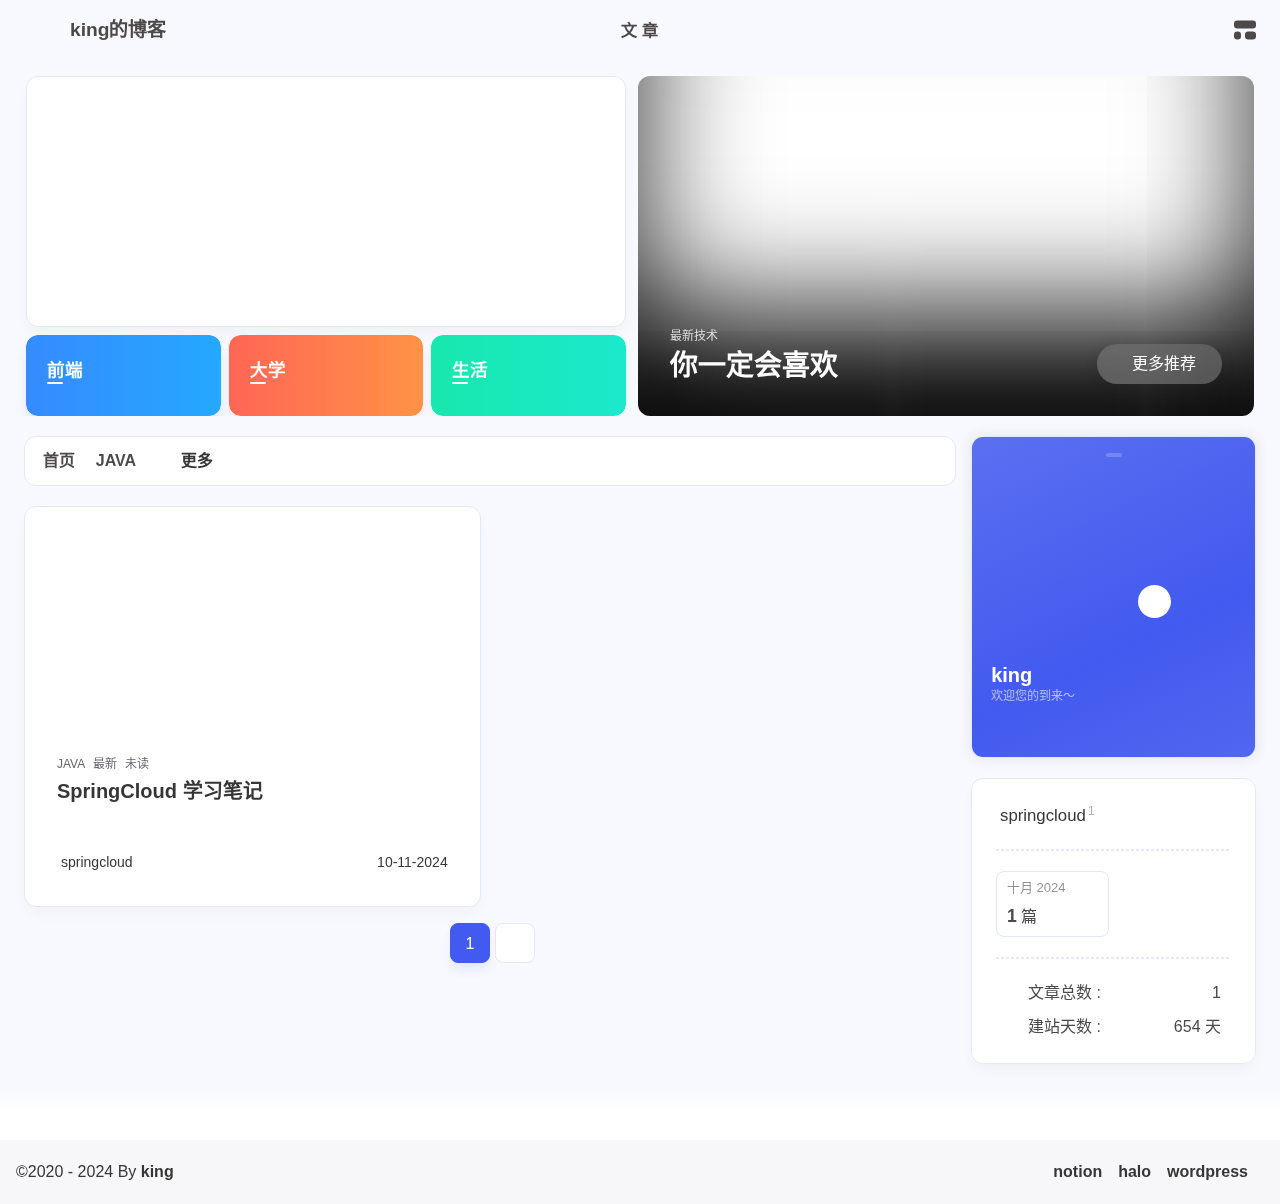
==== index.html @ f1f204a9 "Site updated: 2024-10-13 21:07:51" ====
<!DOCTYPE html><html lang="zh-CN" data-theme="light"><head><meta charset="UTF-8"><meta http-equiv="X-UA-Compatible" content="IE=edge"><meta name="viewport" content="width=device-width, initial-scale=1.0, user-scalable=no"><title>king的博客 - 欢迎您的到来～</title><meta name="author" content="king"><meta name="copyright" content="king"><meta name="format-detection" content="telephone=no"><meta name="theme-color" content="#f7f9fe"><meta name="mobile-web-app-capable" content="yes"><meta name="apple-touch-fullscreen" content="yes"><meta name="apple-mobile-web-app-title" content="king的博客"><meta name="application-name" content="king的博客"><meta name="apple-mobile-web-app-capable" content="yes"><meta name="apple-mobile-web-app-status-bar-style" content="#f7f9fe"><meta property="og:type" content="website"><meta property="og:title" content="king的博客"><meta property="og:url" content="http://example.com/index.html"><meta property="og:site_name" content="king的博客"><meta property="og:description" content="此人很懒，什么也没有留下"><meta property="og:locale" content="zh-CN"><meta property="og:image" content="https://lsky.king1999.us.kg/i/2024/09/22/66ef02fd45ec3.png"><meta property="article:author" content="king"><meta property="article:tag"><meta name="twitter:card" content="summary"><meta name="twitter:image" content="https://lsky.king1999.us.kg/i/2024/09/22/66ef02fd45ec3.png"><meta name="description" content="此人很懒，什么也没有留下"><link rel="shortcut icon" href="/favicon.ico"><link rel="canonical" href="http://example.com/"><link rel="preconnect" href="//cdn.cbd.int"/><meta name="google-site-verification" content="xxx"/><meta name="baidu-site-verification" content="code-xxx"/><meta name="msvalidate.01" content="xxx"/><link rel="stylesheet" href="/css/index.css"><link rel="stylesheet" href="https://cdn.cbd.int/node-snackbar@0.1.16/dist/snackbar.min.css" media="print" onload="this.media='all'"><link rel="stylesheet" href="https://cdn.cbd.int/@fancyapps/ui@5.0.28/dist/fancybox/fancybox.css" media="print" onload="this.media='all'"><script>const GLOBAL_CONFIG = {
  linkPageTop: undefined,
  peoplecanvas: {"enable":true,"img":"https://upload-bbs.miyoushe.com/upload/2023/09/03/125766904/ee23df8517f3c3e3efc4145658269c06_5714860933110284659.png"},
  postHeadAiDescription: {"enable":true,"gptName":"AnZhiYu","mode":"local","switchBtn":false,"btnLink":"https://afdian.net/item/886a79d4db6711eda42a52540025c377","randomNum":3,"basicWordCount":1000,"key":"xxxx","Referer":"https://xx.xx/"},
  diytitle: {"enable":true,"leaveTitle":"w(ﾟДﾟ)w 不要走！再看看嘛！","backTitle":"♪(^∇^*)欢迎肥来！"},
  LA51: undefined,
  greetingBox: undefined,
  twikooEnvId: '',
  commentBarrageConfig:undefined,
  music_page_default: "nav_music",
  root: '/',
  preloader: {"source":3},
  friends_vue_info: undefined,
  navMusic: true,
  mainTone: undefined,
  authorStatus: {"skills":["🤖️ 数码科技爱好者","🔍 分享与热心帮助","🏠 智能家居小能手","🔨 设计开发一条龙","🤝 专修交互与设计","🏃 脚踏实地行动派","🧱 团队小组发动机","💢 壮汉人狠话不多"]},
  algolia: undefined,
  localSearch: {"path":"/search.xml","preload":true,"languages":{"hits_empty":"找不到您查询的内容：${query}"}},
  translate: {"defaultEncoding":2,"translateDelay":0,"msgToTraditionalChinese":"繁","msgToSimplifiedChinese":"简","rightMenuMsgToTraditionalChinese":"转为繁体","rightMenuMsgToSimplifiedChinese":"转为简体"},
  noticeOutdate: undefined,
  highlight: {"plugin":"highlight.js","highlightCopy":true,"highlightLang":true,"highlightHeightLimit":330},
  copy: {
    success: '复制成功',
    error: '复制错误',
    noSupport: '浏览器不支持'
  },
  relativeDate: {
    homepage: false,
    simplehomepage: true,
    post: false
  },
  runtime: '天',
  date_suffix: {
    just: '刚刚',
    min: '分钟前',
    hour: '小时前',
    day: '天前',
    month: '个月前'
  },
  copyright: {"copy":true,"copyrightEbable":false,"limitCount":50,"languages":{"author":"作者: king","link":"链接: ","source":"来源: king的博客","info":"著作权归作者所有。商业转载请联系作者获得授权，非商业转载请注明出处。","copySuccess":"复制成功，复制和转载请标注本文地址"}},
  lightbox: 'fancybox',
  Snackbar: {"chs_to_cht":"你已切换为繁体","cht_to_chs":"你已切换为简体","day_to_night":"你已切换为深色模式","night_to_day":"你已切换为浅色模式","bgLight":"#425AEF","bgDark":"#1f1f1f","position":"top-center"},
  source: {
    justifiedGallery: {
      js: 'https://cdn.cbd.int/flickr-justified-gallery@2.1.2/dist/fjGallery.min.js',
      css: 'https://cdn.cbd.int/flickr-justified-gallery@2.1.2/dist/fjGallery.css'
    }
  },
  isPhotoFigcaption: false,
  islazyload: true,
  isAnchor: false,
  shortcutKey: undefined,
  autoDarkmode: true
}</script><script id="config-diff">var GLOBAL_CONFIG_SITE = {
  configTitle: 'king的博客',
  title: 'king的博客',
  postAI: '',
  pageFillDescription: '此人很懒什么也没有留下',
  isPost: false,
  isHome: true,
  isHighlightShrink: false,
  isToc: false,
  postUpdate: '2024-10-13 21:07:49',
  postMainColor: '',
}</script><noscript><style type="text/css">
  #nav {
    opacity: 1
  }
  .justified-gallery img {
    opacity: 1
  }

  #recent-posts time,
  #post-meta time {
    display: inline !important
  }
</style></noscript><script>(win=>{
      win.saveToLocal = {
        set: (key, value, ttl) => {
          if (ttl === 0) return
          const now = Date.now()
          const expiry = now + ttl * 86400000
          const item = {
            value,
            expiry
          }
          localStorage.setItem(key, JSON.stringify(item))
        },
      
        get: key => {
          const itemStr = localStorage.getItem(key)
      
          if (!itemStr) {
            return undefined
          }
          const item = JSON.parse(itemStr)
          const now = Date.now()
      
          if (now > item.expiry) {
            localStorage.removeItem(key)
            return undefined
          }
          return item.value
        }
      }
    
      win.getScript = (url, attr = {}) => new Promise((resolve, reject) => {
        const script = document.createElement('script')
        script.src = url
        script.async = true
        script.onerror = reject
        script.onload = script.onreadystatechange = function() {
          const loadState = this.readyState
          if (loadState && loadState !== 'loaded' && loadState !== 'complete') return
          script.onload = script.onreadystatechange = null
          resolve()
        }

        Object.keys(attr).forEach(key => {
          script.setAttribute(key, attr[key])
        })

        document.head.appendChild(script)
      })
    
      win.getCSS = (url, id = false) => new Promise((resolve, reject) => {
        const link = document.createElement('link')
        link.rel = 'stylesheet'
        link.href = url
        if (id) link.id = id
        link.onerror = reject
        link.onload = link.onreadystatechange = function() {
          const loadState = this.readyState
          if (loadState && loadState !== 'loaded' && loadState !== 'complete') return
          link.onload = link.onreadystatechange = null
          resolve()
        }
        document.head.appendChild(link)
      })
    
      win.activateDarkMode = () => {
        document.documentElement.setAttribute('data-theme', 'dark')
        if (document.querySelector('meta[name="theme-color"]') !== null) {
          document.querySelector('meta[name="theme-color"]').setAttribute('content', '#18171d')
        }
      }
      win.activateLightMode = () => {
        document.documentElement.setAttribute('data-theme', 'light')
        if (document.querySelector('meta[name="theme-color"]') !== null) {
          document.querySelector('meta[name="theme-color"]').setAttribute('content', '#f7f9fe')
        }
      }
      const t = saveToLocal.get('theme')
    
          const isDarkMode = window.matchMedia('(prefers-color-scheme: dark)').matches
          const isLightMode = window.matchMedia('(prefers-color-scheme: light)').matches
          const isNotSpecified = window.matchMedia('(prefers-color-scheme: no-preference)').matches
          const hasNoSupport = !isDarkMode && !isLightMode && !isNotSpecified

          if (t === undefined) {
            if (isLightMode) activateLightMode()
            else if (isDarkMode) activateDarkMode()
            else if (isNotSpecified || hasNoSupport) {
              const now = new Date()
              const hour = now.getHours()
              const isNight = hour <= 6 || hour >= 18
              isNight ? activateDarkMode() : activateLightMode()
            }
            window.matchMedia('(prefers-color-scheme: dark)').addListener(e => {
              if (saveToLocal.get('theme') === undefined) {
                e.matches ? activateDarkMode() : activateLightMode()
              }
            })
          } else if (t === 'light') activateLightMode()
          else activateDarkMode()
        
      const asideStatus = saveToLocal.get('aside-status')
      if (asideStatus !== undefined) {
        if (asideStatus === 'hide') {
          document.documentElement.classList.add('hide-aside')
        } else {
          document.documentElement.classList.remove('hide-aside')
        }
      }
    
      const detectApple = () => {
        if(/iPad|iPhone|iPod|Macintosh/.test(navigator.userAgent)){
          document.documentElement.classList.add('apple')
        }
      }
      detectApple()
    })(window)</script><meta name="generator" content="Hexo 7.3.0"></head><body data-type="anzhiyu"><div id="web_bg"></div><div id="an_music_bg"></div><div id="loading-box" onclick="document.getElementById(&quot;loading-box&quot;).classList.add(&quot;loaded&quot;)"><div class="loading-bg"><img class="loading-img nolazyload" alt="加载头像" src="https://lsky.king1999.us.kg/i/2024/09/22/66ef02fd45ec3.png"/><div class="loading-image-dot"></div></div></div><script>const preloader = {
  endLoading: () => {
    document.getElementById('loading-box').classList.add("loaded");
  },
  initLoading: () => {
    document.getElementById('loading-box').classList.remove("loaded")
  }
}
window.addEventListener('load',()=> { preloader.endLoading() })
setTimeout(function(){preloader.endLoading();},10000)

if (true) {
  document.addEventListener('pjax:send', () => { preloader.initLoading() })
  document.addEventListener('pjax:complete', () => { preloader.endLoading() })
}</script><link rel="stylesheet" href="https://cdn.cbd.int/anzhiyu-theme-static@1.1.10/progress_bar/progress_bar.css"/><script async="async" src="https://cdn.cbd.int/pace-js@1.2.4/pace.min.js" data-pace-options="{ &quot;restartOnRequestAfter&quot;:false,&quot;eventLag&quot;:false}"></script><div class="page" id="body-wrap"><header class="not-top-img" id="page-header"><nav id="nav"><div id="nav-group"><span id="blog_name"><div class="back-home-button"><i class="anzhiyufont anzhiyu-icon-grip-vertical"></i><div class="back-menu-list-groups"><div class="back-menu-list-group"><div class="back-menu-list-title">网页</div><div class="back-menu-list"><a class="back-menu-item" target="_blank" rel="noopener" href="https://blog.anheyu.com/" title="博客"><img class="back-menu-item-icon" src= "[data-uri]" onerror="this.onerror=null,this.src=&quot;/img/404.jpg&quot;" data-lazy-src="/img/favicon.ico" alt="博客"/><span class="back-menu-item-text">博客</span></a></div></div><div class="back-menu-list-group"><div class="back-menu-list-title">项目</div><div class="back-menu-list"><a class="back-menu-item" target="_blank" rel="noopener" href="https://image.anheyu.com/" title="图床"><img class="back-menu-item-icon" src= "[data-uri]" onerror="this.onerror=null,this.src=&quot;/img/404.jpg&quot;" data-lazy-src="https://image.anheyu.com/favicon.ico" alt="图床"/><span class="back-menu-item-text">图床</span></a></div></div></div></div><a id="site-name" href="/" accesskey="h"><div class="title">king的博客</div><i class="anzhiyufont anzhiyu-icon-house-chimney"></i></a><div id="he-plugin-simple"></div><script>var WIDGET = {
  "CONFIG": {
    "modules": "0124",
    "background": "2",
    "tmpColor": "FFFFFF",
    "tmpSize": "16",
    "cityColor": "FFFFFF",
    "citySize": "16",
    "aqiColor": "E8D87B",
    "aqiSize": "16",
    "weatherIconSize": "24",
    "alertIconSize": "18",
    "padding": "10px 10px 10px 10px",
    "shadow": "0",
    "language": "auto",
    "borderRadius": "20",
    "fixed": "true",
    "vertical": "top",
    "horizontal": "left",
    "left": "20",
    "top": "7.1",
    "key": "df245676fb434a0691ead1c63341cd94"
  }
}
</script><link rel="stylesheet" href="https://widget.qweather.net/simple/static/css/he-simple.css?v=1.4.0"/><script src="https://widget.qweather.net/simple/static/js/he-simple.js?v=1.4.0"></script></span><div class="mask-name-container"><div id="name-container"><a id="page-name" href="javascript:anzhiyu.scrollToDest(0, 500)">PAGE_NAME</a></div></div><div id="menus"><div class="menus_items"><div class="menus_item"><a class="site-page" href="javascript:void(0);"><span> 文章</span></a><ul class="menus_item_child"><li><a class="site-page child faa-parent animated-hover" href="/archives/"><i class="anzhiyufont anzhiyu-icon-box-archive faa-tada" style="font-size: 0.9em;"></i><span> 隧道</span></a></li><li><a class="site-page child faa-parent animated-hover" href="/categories/"><i class="anzhiyufont anzhiyu-icon-shapes faa-tada" style="font-size: 0.9em;"></i><span> 分类</span></a></li><li><a class="site-page child faa-parent animated-hover" href="/tags/"><i class="anzhiyufont anzhiyu-icon-tags faa-tada" style="font-size: 0.9em;"></i><span> 标签</span></a></li></ul></div></div></div><div id="nav-right"><div class="nav-button" id="randomPost_button"><a class="site-page" onclick="toRandomPost()" title="随机前往一个文章" href="javascript:void(0);"><i class="anzhiyufont anzhiyu-icon-dice"></i></a></div><div class="nav-button" id="search-button"><a class="site-page social-icon search" href="javascript:void(0);" title="搜索🔍" accesskey="s"><i class="anzhiyufont anzhiyu-icon-magnifying-glass"></i><span> 搜索</span></a></div><input id="center-console" type="checkbox"/><label class="widget" for="center-console" title="中控台" onclick="anzhiyu.switchConsole();"><i class="left"></i><i class="widget center"></i><i class="widget right"></i></label><div id="console"><div class="console-card-group-reward"><ul class="reward-all console-card"><li class="reward-item"><a href="https://npm.elemecdn.com/anzhiyu-blog@1.1.6/img/post/common/qrcode-weichat.png" target="_blank"><img class="post-qr-code-img" alt="微信" src= "[data-uri]" onerror="this.onerror=null,this.src=&quot;/img/404.jpg&quot;" data-lazy-src="https://npm.elemecdn.com/anzhiyu-blog@1.1.6/img/post/common/qrcode-weichat.png"/></a><div class="post-qr-code-desc">微信</div></li><li class="reward-item"><a href="https://npm.elemecdn.com/anzhiyu-blog@1.1.6/img/post/common/qrcode-alipay.png" target="_blank"><img class="post-qr-code-img" alt="支付宝" src= "[data-uri]" onerror="this.onerror=null,this.src=&quot;/img/404.jpg&quot;" data-lazy-src="https://npm.elemecdn.com/anzhiyu-blog@1.1.6/img/post/common/qrcode-alipay.png"/></a><div class="post-qr-code-desc">支付宝</div></li></ul></div><div class="console-card-group"><div class="console-card-group-left"><div class="console-card" id="card-newest-comments"><div class="card-content"><div class="author-content-item-tips">互动</div><span class="author-content-item-title"> 最新评论</span></div><div class="aside-list"><span>正在加载中...</span></div></div></div><div class="console-card-group-right"><div class="console-card tags"><div class="card-content"><div class="author-content-item-tips">兴趣点</div><span class="author-content-item-title">寻找你感兴趣的领域</span><div class="card-tags"><div class="item-headline"></div><div class="card-tag-cloud"><a href="/tags/springcloud/" style="font-size: 1.05rem;">springcloud<sup>1</sup></a></div></div><hr/></div></div><div class="console-card history"><div class="item-headline"><i class="anzhiyufont anzhiyu-icon-box-archiv"></i><span>文章</span></div><div class="card-archives"><div class="item-headline"><i class="anzhiyufont anzhiyu-icon-archive"></i><span>归档</span></div><ul class="card-archive-list"><li class="card-archive-list-item"><a class="card-archive-list-link" href="/archives/2024/10/"><span class="card-archive-list-date">十月 2024</span><div class="card-archive-list-count-group"><span class="card-archive-list-count">1</span><span>篇</span></div></a></li></ul></div><hr/></div></div></div><div class="button-group"><div class="console-btn-item"><a class="darkmode_switchbutton" title="显示模式切换" href="javascript:void(0);"><i class="anzhiyufont anzhiyu-icon-moon"></i></a></div><div class="console-btn-item" id="consoleHideAside" onclick="anzhiyu.hideAsideBtn()" title="边栏显示控制"><a class="asideSwitch"><i class="anzhiyufont anzhiyu-icon-arrows-left-right"></i></a></div><div class="console-btn-item" id="consoleMusic" onclick="anzhiyu.musicToggle()" title="音乐开关"><a class="music-switch"><i class="anzhiyufont anzhiyu-icon-music"></i></a></div></div><div class="console-mask" onclick="anzhiyu.hideConsole()" href="javascript:void(0);"></div></div><div class="nav-button" id="nav-totop"><a class="totopbtn" href="javascript:void(0);"><i class="anzhiyufont anzhiyu-icon-arrow-up"></i><span id="percent" onclick="anzhiyu.scrollToDest(0,500)">0</span></a></div><div id="toggle-menu"><a class="site-page" href="javascript:void(0);" title="切换"><i class="anzhiyufont anzhiyu-icon-bars"></i></a></div></div></div></nav></header><main id="blog-container"><div id="home_top"><div class="swiper_container_card" style="height: auto;width: 100%"><div id="bannerGroup"><div id="random-banner"><canvas id="peoplecanvas"></canvas><a id="random-hover" href="javascript:toRandomPost()"><i class="anzhiyufont anzhiyu-icon-paper-plane"></i><div class="bannerText">随便逛逛<i class="anzhiyufont anzhiyu-icon-arrow-right"></i></div></a></div><div class="categoryGroup"><div class="categoryItem" style="box-shadow:var(--anzhiyu-shadow-blue)"><a class="categoryButton blue" href="/categories/%E5%89%8D%E7%AB%AF%E5%BC%80%E5%8F%91/"><span class="categoryButtonText">前端</span><i class="anzhiyufont anzhiyu-icon-dove"></i></a></div><div class="categoryItem" style="box-shadow:var(--anzhiyu-shadow-red)"><a class="categoryButton red" href="/categories/%E5%A4%A7%E5%AD%A6%E7%94%9F%E6%B6%AF/"><span class="categoryButtonText">大学</span><i class="anzhiyufont anzhiyu-icon-fire"></i></a></div><div class="categoryItem" style="box-shadow:var(--anzhiyu-shadow-green)"><a class="categoryButton green" href="/categories/%E7%94%9F%E6%B4%BB%E6%97%A5%E5%B8%B8/"><span class="categoryButtonText">生活</span><i class="anzhiyufont anzhiyu-icon-book"></i></a></div></div></div><div class="topGroup"><div class="recent-post-item" onclick="pjax.loadUrl(&quot;/2024/10/11/SpringCloud%E5%AD%A6%E4%B9%A0-Gateway/&quot;)"><div class="post_cover left_radius"><a href="2024/10/11/SpringCloud学习-Gateway/" title="SpringCloud 学习笔记"><span class="recent-post-top-text">荐</span><img class="post_bg" onerror="this.onerror=null;this.src='/img/404.jpg'" alt="cover" src= "[data-uri]" onerror="this.onerror=null,this.src=&quot;/img/404.jpg&quot;" data-lazy-src="https://lsky.king1999.us.kg/i/2024/10/11/67092145f1d06.png"></a></div><div class="recent-post-info"><a class="article-title" href="2024/10/11/SpringCloud学习-Gateway/" title="SpringCloud 学习笔记">SpringCloud 学习笔记</a></div></div><a class="todayCard" id="todayCard" href="/null" style="z-index: 1;"><div class="todayCard-info"><div class="todayCard-tips">最新技术</div><div class="todayCard-title">你一定会喜欢</div></div><img class="todayCard-cover" src= "[data-uri]" onerror="this.onerror=null,this.src=&quot;/img/404.jpg&quot;" data-lazy-src="https://lsky.king1999.us.kg/i/2024/09/22/66ef126fc829a.jpg" onerror="this.onerror=null;this.src='/img/404.jpg'" alt="封面"><div class="banner-button-group"><div class="banner-button" onclick="event.stopPropagation();event.preventDefault();anzhiyu.hideTodayCard();"><i class="anzhiyufont anzhiyu-icon-arrow-circle-right"></i><span class="banner-button-text">更多推荐</span></div></div></a></div><link rel="stylesheet"></div></div><div class="layout" id="content-inner"><div class="recent-posts" id="recent-posts"><div id="categoryBar"><div class="category-bar" id="category-bar"><div id="catalog-bar"><div id="catalog-list"><div class="catalog-list-item" id="首页"><a href="/">首页</a></div>
    <div class="catalog-list-item" id="/categories/JAVA/">
      <a href="/categories/JAVA/">
        JAVA
      </a>
    </div>
    </div><div class="category-bar-next" id="category-bar-next" onclick="anzhiyu.scrollCategoryBarToRight()"><i class="anzhiyufont anzhiyu-icon-angle-double-right"></i></div><a class="catalog-more" href="/categories/">更多</a></div></div></div><div class="recent-post-item lastestpost-item" onclick="pjax.loadUrl('/2024/10/11/SpringCloud%E5%AD%A6%E4%B9%A0-Gateway/')"><div class="post_cover left"><a href="/2024/10/11/SpringCloud%E5%AD%A6%E4%B9%A0-Gateway/" title="SpringCloud 学习笔记" style="display: flex;height: 100%;"><img class="post_bg" src= "[data-uri]" onerror="this.onerror=null,this.src=&quot;/img/404.jpg&quot;" data-lazy-src="https://lsky.king1999.us.kg/i/2024/10/11/67092145f1d06.png" onerror="this.onerror=null;this.src='/img/404.jpg'" alt="SpringCloud 学习笔记" style="pointer-events: none"></a></div><div class="recent-post-info"><div class="recent-post-info-top"><div class="recent-post-info-top-tips"><div class="article-categories-original">JAVA</div><span class="newPost">最新</span><a class="unvisited-post" href="/2024/10/11/SpringCloud%E5%AD%A6%E4%B9%A0-Gateway/" title="SpringCloud 学习笔记">未读</a></div><a class="article-title" href="/2024/10/11/SpringCloud%E5%AD%A6%E4%B9%A0-Gateway/" title="SpringCloud 学习笔记">SpringCloud 学习笔记</a></div><div class="article-meta-wrap"><span class="post-meta-date"><i class="anzhiyufont anzhiyu-icon-calendar-days" style="font-size: 15px; display:none"></i><span class="article-meta-label">发表于</span><time datetime="2024-10-11T12:55:15.636Z" title="发表于 2024-10-11 20:55:15" time="2024-10-11 20:55:15">2024-10-11</time><time class="time_hidden" datetime="2024-10-13T13:04:37.838Z" title="更新于 2024-10-13 21:04:37" time="2024-10-13 21:04:37">2024-10-13</time></span><span class="article-meta tags"><a class="article-meta__tags" href="/tags/springcloud/" event.cancelbubble onclick="window.event.cancelBubble=true;"><span> <i class="anzhiyufont anzhiyu-icon-hashtag"></i>springcloud</span></a></span></div><div class="content">Gateway首先创建一个模块gateway-service,然后引入相关的 pom 依赖123456789101112&lt;dependency&gt;  &lt;groupId&gt;org.springframework.cloud&lt;/groupId&gt;  &lt;artifactId&gt;spring-cloud-starter-gateway&lt;/artifactId&gt;&lt;/dependency&gt;&lt;dependency&gt;  &lt;groupId&gt;com.alibaba.cloud&lt;/groupId&gt;  &lt;artifactId&gt;spring-cloud-starter-alibaba-nacos-discovery&lt;/artifactId&gt;&lt;/dependency&gt;&lt;dependency&gt;  &lt;groupId&gt;org.springframework.cloud&lt;/groupId&gt;  &lt;artifactId&gt;spring-cloud ...</div></div></div><nav id="pagination"><div class="pagination"><span class="page-number current">1</span><div class="toPageGroup"><input id="toPageText" oninput="value=value.replace(/[^0-9]/g,'')" maxlength="3" onkeyup="this.value=this.value.replace(/[^u4e00-u9fa5w]/g,'')" aria-label="toPage"><a id="toPageButton" onclick="anzhiyu.toPage()"><i class="anzhiyufont anzhiyu-icon-angles-right" style="font-weight: inherit; font-size: 1rem;"></i></a></div></div></nav></div><div class="aside-content" id="aside-content"><div class="card-widget card-info"><div class="card-content"><div class="author-info__sayhi" id="author-info__sayhi" onclick="anzhiyu.changeSayHelloText()"></div><div class="author-info-avatar"><img class="avatar-img" src= "[data-uri]" onerror="this.onerror=null,this.src=&quot;/img/404.jpg&quot;" data-lazy-src="https://lsky.king1999.us.kg/i/2024/09/22/66ef02fd45ec3.png" onerror="this.onerror=null;this.src='/img/friend_404.gif'" alt="avatar"/><div class="author-status"><img class="g-status" src= "[data-uri]" onerror="this.onerror=null,this.src=&quot;/img/404.jpg&quot;" data-lazy-src="https://bu.dusays.com/2023/08/24/64e6ce9c507bb.png" alt="status"/></div></div><div class="author-info__description">此人很懒，什么也没有留下</div><div class="author-info__bottom-group"><a class="author-info__bottom-group-left" href="/"><h1 class="author-info__name">king</h1><div class="author-info__desc">欢迎您的到来～</div></a><div class="card-info-social-icons is-center"><a class="social-icon faa-parent animated-hover" href="/anzhiyu-icon-github" target="_blank" title="Github"></a><a class="social-icon faa-parent animated-hover" href="/anzhiyu-icon-bilibili" target="_blank" title="BiliBili"></a></div></div></div></div><div class="sticky_layout"><div class="card-widget"><div class="card-tags"><div class="item-headline"></div><div class="card-tag-cloud"><a href="/tags/springcloud/" style="font-size: 1.05rem;">springcloud<sup>1</sup></a></div></div><hr/><div class="card-archives"><div class="item-headline"><i class="anzhiyufont anzhiyu-icon-archive"></i><span>归档</span></div><ul class="card-archive-list"><li class="card-archive-list-item"><a class="card-archive-list-link" href="/archives/2024/10/"><span class="card-archive-list-date">十月 2024</span><div class="card-archive-list-count-group"><span class="card-archive-list-count">1</span><span>篇</span></div></a></li></ul></div><hr/><div class="card-webinfo"><div class="item-headline"><i class="anzhiyufont anzhiyu-icon-chart-line"></i><span>网站资讯</span></div><div class="webinfo"><div class="webinfo-item"><div class="webinfo-item-title"><i class="anzhiyufont anzhiyu-icon-file-lines"></i><div class="item-name">文章总数 :</div></div><div class="item-count">1</div></div><div class="webinfo-item"><div class="webinfo-item-title"><i class="anzhiyufont anzhiyu-icon-stopwatch"></i><div class="item-name">建站天数 :</div></div><div class="item-count" id="runtimeshow" data-publishDate="2024-10-09T16:00:00.000Z"><i class="anzhiyufont anzhiyu-icon-spinner anzhiyu-spin"></i></div></div></div></div></div></div></div></div></main><footer id="footer"><div id="footer-wrap"></div><div id="footer-bar"><div class="footer-bar-links"><div class="footer-bar-left"><div id="footer-bar-tips"><div class="copyright">&copy;2020 - 2024 By <a class="footer-bar-link" href="/" title="king" target="_blank">king</a></div></div><div id="footer-type-tips"></div></div><div class="footer-bar-right"><a class="footer-bar-link" target="_blank" rel="noopener" href="https://blog.king真牛逼.us.kg" title="notion">notion</a><a class="footer-bar-link" target="_blank" rel="noopener" href="http://halo.king1999.us.kg" title="halo">halo</a><a class="footer-bar-link" target="_blank" rel="noopener" href="https://h-1999-h.serv00.net" title="wordpress">wordpress</a></div></div></div></footer></div><div id="sidebar"><div id="menu-mask"></div><div id="sidebar-menus"><div class="sidebar-site-data site-data is-center"><a href="/archives/" title="archive"><div class="headline">文章</div><div class="length-num">1</div></a><a href="/tags/" title="tag"><div class="headline">标签</div><div class="length-num">1</div></a><a href="/categories/" title="category"><div class="headline">分类</div><div class="length-num">1</div></a></div><span class="sidebar-menu-item-title">功能</span><div class="sidebar-menu-item"><a class="darkmode_switchbutton menu-child" href="javascript:void(0);" title="显示模式"><i class="anzhiyufont anzhiyu-icon-circle-half-stroke"></i><span>显示模式</span></a></div><div class="back-menu-list-groups"><div class="back-menu-list-group"><div class="back-menu-list-title">网页</div><div class="back-menu-list"><a class="back-menu-item" target="_blank" rel="noopener" href="https://blog.anheyu.com/" title="博客"><img class="back-menu-item-icon" src= "[data-uri]" onerror="this.onerror=null,this.src=&quot;/img/404.jpg&quot;" data-lazy-src="/img/favicon.ico" alt="博客"/><span class="back-menu-item-text">博客</span></a></div></div><div class="back-menu-list-group"><div class="back-menu-list-title">项目</div><div class="back-menu-list"><a class="back-menu-item" target="_blank" rel="noopener" href="https://image.anheyu.com/" title="图床"><img class="back-menu-item-icon" src= "[data-uri]" onerror="this.onerror=null,this.src=&quot;/img/404.jpg&quot;" data-lazy-src="https://image.anheyu.com/favicon.ico" alt="图床"/><span class="back-menu-item-text">图床</span></a></div></div></div><div class="menus_items"><div class="menus_item"><a class="site-page" href="javascript:void(0);"><span> 文章</span></a><ul class="menus_item_child"><li><a class="site-page child faa-parent animated-hover" href="/archives/"><i class="anzhiyufont anzhiyu-icon-box-archive faa-tada" style="font-size: 0.9em;"></i><span> 隧道</span></a></li><li><a class="site-page child faa-parent animated-hover" href="/categories/"><i class="anzhiyufont anzhiyu-icon-shapes faa-tada" style="font-size: 0.9em;"></i><span> 分类</span></a></li><li><a class="site-page child faa-parent animated-hover" href="/tags/"><i class="anzhiyufont anzhiyu-icon-tags faa-tada" style="font-size: 0.9em;"></i><span> 标签</span></a></li></ul></div></div><span class="sidebar-menu-item-title">标签</span><div class="card-tags"><div class="item-headline"></div><div class="card-tag-cloud"><a href="/tags/springcloud/" style="font-size: 0.88rem;">springcloud<sup>1</sup></a></div></div><hr/></div></div><div id="rightside"><div id="rightside-config-hide"><button id="translateLink" type="button" title="简繁转换">繁</button><button id="darkmode" type="button" title="浅色和深色模式转换"><i class="anzhiyufont anzhiyu-icon-circle-half-stroke"></i></button><button id="hide-aside-btn" type="button" title="单栏和双栏切换"><i class="anzhiyufont anzhiyu-icon-arrows-left-right"></i></button></div><div id="rightside-config-show"><button id="rightside-config" type="button" title="设置"><i class="anzhiyufont anzhiyu-icon-gear"></i></button><button id="go-up" type="button" title="回到顶部"><i class="anzhiyufont anzhiyu-icon-arrow-up"></i></button></div></div><div id="nav-music"><a id="nav-music-hoverTips" onclick="anzhiyu.musicToggle()" accesskey="m">播放音乐</a><div id="console-music-bg"></div><meting-js id="8152976493" server="netease" type="playlist" mutex="true" preload="none" theme="var(--anzhiyu-main)" data-lrctype="0" order="random" volume="0.7"></meting-js></div><div id="local-search"><div class="search-dialog"><nav class="search-nav"><span class="search-dialog-title">搜索</span><span id="loading-status"></span><button class="search-close-button"><i class="anzhiyufont anzhiyu-icon-xmark"></i></button></nav><div class="is-center" id="loading-database"><i class="anzhiyufont anzhiyu-icon-spinner anzhiyu-pulse-icon"></i><span>  数据库加载中</span></div><div class="search-wrap"><div id="local-search-input"><div class="local-search-box"><input class="local-search-box--input" placeholder="搜索文章" type="text"/></div></div><hr/><div id="local-search-results"></div></div></div><div id="search-mask"></div></div><div id="rightMenu"><div class="rightMenu-group rightMenu-small"><div class="rightMenu-item" id="menu-backward"><i class="anzhiyufont anzhiyu-icon-arrow-left"></i></div><div class="rightMenu-item" id="menu-forward"><i class="anzhiyufont anzhiyu-icon-arrow-right"></i></div><div class="rightMenu-item" id="menu-refresh"><i class="anzhiyufont anzhiyu-icon-arrow-rotate-right" style="font-size: 1rem;"></i></div><div class="rightMenu-item" id="menu-top"><i class="anzhiyufont anzhiyu-icon-arrow-up"></i></div></div><div class="rightMenu-group rightMenu-line rightMenuPlugin"><div class="rightMenu-item" id="menu-copytext"><i class="anzhiyufont anzhiyu-icon-copy"></i><span>复制选中文本</span></div><div class="rightMenu-item" id="menu-pastetext"><i class="anzhiyufont anzhiyu-icon-paste"></i><span>粘贴文本</span></div><a class="rightMenu-item" id="menu-commenttext"><i class="anzhiyufont anzhiyu-icon-comment-medical"></i><span>引用到评论</span></a><div class="rightMenu-item" id="menu-newwindow"><i class="anzhiyufont anzhiyu-icon-window-restore"></i><span>新窗口打开</span></div><div class="rightMenu-item" id="menu-copylink"><i class="anzhiyufont anzhiyu-icon-link"></i><span>复制链接地址</span></div><div class="rightMenu-item" id="menu-copyimg"><i class="anzhiyufont anzhiyu-icon-images"></i><span>复制此图片</span></div><div class="rightMenu-item" id="menu-downloadimg"><i class="anzhiyufont anzhiyu-icon-download"></i><span>下载此图片</span></div><div class="rightMenu-item" id="menu-newwindowimg"><i class="anzhiyufont anzhiyu-icon-window-restore"></i><span>新窗口打开图片</span></div><div class="rightMenu-item" id="menu-search"><i class="anzhiyufont anzhiyu-icon-magnifying-glass"></i><span>站内搜索</span></div><div class="rightMenu-item" id="menu-searchBaidu"><i class="anzhiyufont anzhiyu-icon-magnifying-glass"></i><span>百度搜索</span></div><div class="rightMenu-item" id="menu-music-toggle"><i class="anzhiyufont anzhiyu-icon-play"></i><span>播放音乐</span></div><div class="rightMenu-item" id="menu-music-back"><i class="anzhiyufont anzhiyu-icon-backward"></i><span>切换到上一首</span></div><div class="rightMenu-item" id="menu-music-forward"><i class="anzhiyufont anzhiyu-icon-forward"></i><span>切换到下一首</span></div><div class="rightMenu-item" id="menu-music-playlist" onclick="window.open(&quot;https://y.qq.com/n/ryqq/playlist/8802438608&quot;, &quot;_blank&quot;);" style="display: none;"><i class="anzhiyufont anzhiyu-icon-radio"></i><span>查看所有歌曲</span></div><div class="rightMenu-item" id="menu-music-copyMusicName"><i class="anzhiyufont anzhiyu-icon-copy"></i><span>复制歌名</span></div></div><div class="rightMenu-group rightMenu-line rightMenuOther"><a class="rightMenu-item menu-link" id="menu-randomPost"><i class="anzhiyufont anzhiyu-icon-shuffle"></i><span>随便逛逛</span></a><a class="rightMenu-item menu-link" href="/categories/"><i class="anzhiyufont anzhiyu-icon-cube"></i><span>博客分类</span></a><a class="rightMenu-item menu-link" href="/tags/"><i class="anzhiyufont anzhiyu-icon-tags"></i><span>文章标签</span></a></div><div class="rightMenu-group rightMenu-line rightMenuOther"><a class="rightMenu-item" id="menu-copy" href="javascript:void(0);"><i class="anzhiyufont anzhiyu-icon-copy"></i><span>复制地址</span></a><a class="rightMenu-item" id="menu-commentBarrage" href="javascript:void(0);"><i class="anzhiyufont anzhiyu-icon-message"></i><span class="menu-commentBarrage-text">关闭热评</span></a><a class="rightMenu-item" id="menu-darkmode" href="javascript:void(0);"><i class="anzhiyufont anzhiyu-icon-circle-half-stroke"></i><span class="menu-darkmode-text">深色模式</span></a><a class="rightMenu-item" id="menu-translate" href="javascript:void(0);"><i class="anzhiyufont anzhiyu-icon-language"></i><span>轉為繁體</span></a></div></div><div id="rightmenu-mask"></div><div><script src="/js/utils.js"></script><script src="/js/main.js"></script><script src="/js/tw_cn.js"></script><script src="https://cdn.cbd.int/@fancyapps/ui@5.0.28/dist/fancybox/fancybox.umd.js"></script><script src="https://cdn.cbd.int/instant.page@5.2.0/instantpage.js" type="module"></script><script src="https://cdn.cbd.int/vanilla-lazyload@17.8.5/dist/lazyload.iife.min.js"></script><script src="https://cdn.cbd.int/node-snackbar@0.1.16/dist/snackbar.min.js"></script><canvas id="universe"></canvas><script async src="https://npm.elemecdn.com/anzhiyu-theme-static@1.0.0/dark/dark.js"></script><script>// 消除控制台打印
var HoldLog = console.log;
console.log = function () {};
let now1 = new Date();
queueMicrotask(() => {
  const Log = function () {
    HoldLog.apply(console, arguments);
  }; //在恢复前输出日志
  const grt = new Date("04/01/2021 00:00:00"); //此处修改你的建站时间或者网站上线时间
  now1.setTime(now1.getTime() + 250);
  const days = (now1 - grt) / 1000 / 60 / 60 / 24;
  const dnum = Math.floor(days);
  const ascll = [
    `欢迎使用安知鱼!`,
    `生活明朗, 万物可爱`,
    `
        
       █████╗ ███╗   ██╗███████╗██╗  ██╗██╗██╗   ██╗██╗   ██╗
      ██╔══██╗████╗  ██║╚══███╔╝██║  ██║██║╚██╗ ██╔╝██║   ██║
      ███████║██╔██╗ ██║  ███╔╝ ███████║██║ ╚████╔╝ ██║   ██║
      ██╔══██║██║╚██╗██║ ███╔╝  ██╔══██║██║  ╚██╔╝  ██║   ██║
      ██║  ██║██║ ╚████║███████╗██║  ██║██║   ██║   ╚██████╔╝
      ╚═╝  ╚═╝╚═╝  ╚═══╝╚══════╝╚═╝  ╚═╝╚═╝   ╚═╝    ╚═════╝
        
        `,
    "已上线",
    dnum,
    "天",
    "©2020 By 安知鱼 V1.6.12",
  ];
  const ascll2 = [`NCC2-036`, `调用前置摄像头拍照成功，识别为【小笨蛋】.`, `Photo captured: `, `🤪`];

  setTimeout(
    Log.bind(
      console,
      `\n%c${ascll[0]} %c ${ascll[1]} %c ${ascll[2]} %c${ascll[3]}%c ${ascll[4]}%c ${ascll[5]}\n\n%c ${ascll[6]}\n`,
      "color:#425AEF",
      "",
      "color:#425AEF",
      "color:#425AEF",
      "",
      "color:#425AEF",
      ""
    )
  );
  setTimeout(
    Log.bind(
      console,
      `%c ${ascll2[0]} %c ${ascll2[1]} %c \n${ascll2[2]} %c\n${ascll2[3]}\n`,
      "color:white; background-color:#4fd953",
      "",
      "",
      'background:url("https://npm.elemecdn.com/anzhiyu-blog@1.1.6/img/post/common/tinggge.gif") no-repeat;font-size:450%'
    )
  );

  setTimeout(Log.bind(console, "%c WELCOME %c 你好，小笨蛋.", "color:white; background-color:#4f90d9", ""));

  setTimeout(
    console.warn.bind(
      console,
      "%c ⚡ Powered by 安知鱼 %c 你正在访问 king 的博客.",
      "color:white; background-color:#f0ad4e",
      ""
    )
  );

  setTimeout(Log.bind(console, "%c W23-12 %c 你已打开控制台.", "color:white; background-color:#4f90d9", ""));

  setTimeout(
    console.warn.bind(console, "%c S013-782 %c 你现在正处于监控中.", "color:white; background-color:#d9534f", "")
  );
});</script><script async src="/anzhiyu/random.js"></script><script src="/js/search/local-search.js"></script><div class="js-pjax"><script>if (typeof gsap === "object") {
  getScript("/js/anzhiyu/people.js", {defer:true})
} else {
  getScript("https://cdn.cbd.int/anzhiyu-theme-static@1.0.0/gsap/gsap.min.js").then(()=>{
    getScript("/js/anzhiyu/people.js", {defer:true})
  });
}</script><input type="hidden" name="page-type" id="page-type" value="anzhiyu"></div><script>var visitorMail = "";
</script><script async data-pjax src="https://cdn.cbd.int/anzhiyu-theme-static@1.0.0/waterfall/waterfall.js"></script><script src="https://lf3-cdn-tos.bytecdntp.com/cdn/expire-1-M/qrcodejs/1.0.0/qrcode.min.js"></script><link rel="stylesheet" href="https://cdn.cbd.int/anzhiyu-theme-static@1.1.9/icon/ali_iconfont_css.css"><link rel="stylesheet" href="https://cdn.cbd.int/anzhiyu-theme-static@1.0.0/aplayer/APlayer.min.css" media="print" onload="this.media='all'"><script src="https://cdn.cbd.int/anzhiyu-blog-static@1.0.1/js/APlayer.min.js"></script><script src="https://cdn.cbd.int/hexo-anzhiyu-music@1.0.1/assets/js/Meting2.min.js"></script><script src="https://cdn.cbd.int/pjax@0.2.8/pjax.min.js"></script><script>let pjaxSelectors = ["head > title","#config-diff","#body-wrap","#rightside-config-hide","#rightside-config-show",".js-pjax"]
var pjax = new Pjax({
  elements: 'a:not([target="_blank"])',
  selectors: pjaxSelectors,
  cacheBust: false,
  analytics: false,
  scrollRestoration: false
})

document.addEventListener('pjax:send', function () {
  // removeEventListener scroll 
  anzhiyu.removeGlobalFnEvent('pjax')
  anzhiyu.removeGlobalFnEvent('themeChange')

  document.getElementById('rightside').classList.remove('rightside-show')
  
  if (window.aplayers) {
    for (let i = 0; i < window.aplayers.length; i++) {
      if (!window.aplayers[i].options.fixed) {
        window.aplayers[i].destroy()
      }
    }
  }

  typeof typed === 'object' && typed.destroy()

  //reset readmode
  const $bodyClassList = document.body.classList
  $bodyClassList.contains('read-mode') && $bodyClassList.remove('read-mode')
})

document.addEventListener('pjax:complete', function () {
  window.refreshFn()

  document.querySelectorAll('script[data-pjax]').forEach(item => {
    const newScript = document.createElement('script')
    const content = item.text || item.textContent || item.innerHTML || ""
    Array.from(item.attributes).forEach(attr => newScript.setAttribute(attr.name, attr.value))
    newScript.appendChild(document.createTextNode(content))
    item.parentNode.replaceChild(newScript, item)
  })

  GLOBAL_CONFIG.islazyload && window.lazyLoadInstance.update()

  typeof panguInit === 'function' && panguInit()

  // google analytics
  typeof gtag === 'function' && gtag('config', '', {'page_path': window.location.pathname});

  // baidu analytics
  typeof _hmt === 'object' && _hmt.push(['_trackPageview',window.location.pathname]);

  typeof loadMeting === 'function' && document.getElementsByClassName('aplayer').length && loadMeting()

  // prismjs
  typeof Prism === 'object' && Prism.highlightAll()
})

document.addEventListener('pjax:error', e => {
  if (e.request.status === 404) {
    pjax.loadUrl('/404.html')
  }
})</script><script charset="UTF-8" src="https://cdn.cbd.int/anzhiyu-theme-static@1.1.5/accesskey/accesskey.js"></script></div><div id="popup-window"><div class="popup-window-title">通知</div><div class="popup-window-divider"></div><div class="popup-window-content"><div class="popup-tip">你好呀</div><div class="popup-link"><i class="anzhiyufont anzhiyu-icon-arrow-circle-right"></i></div></div></div></body></html>
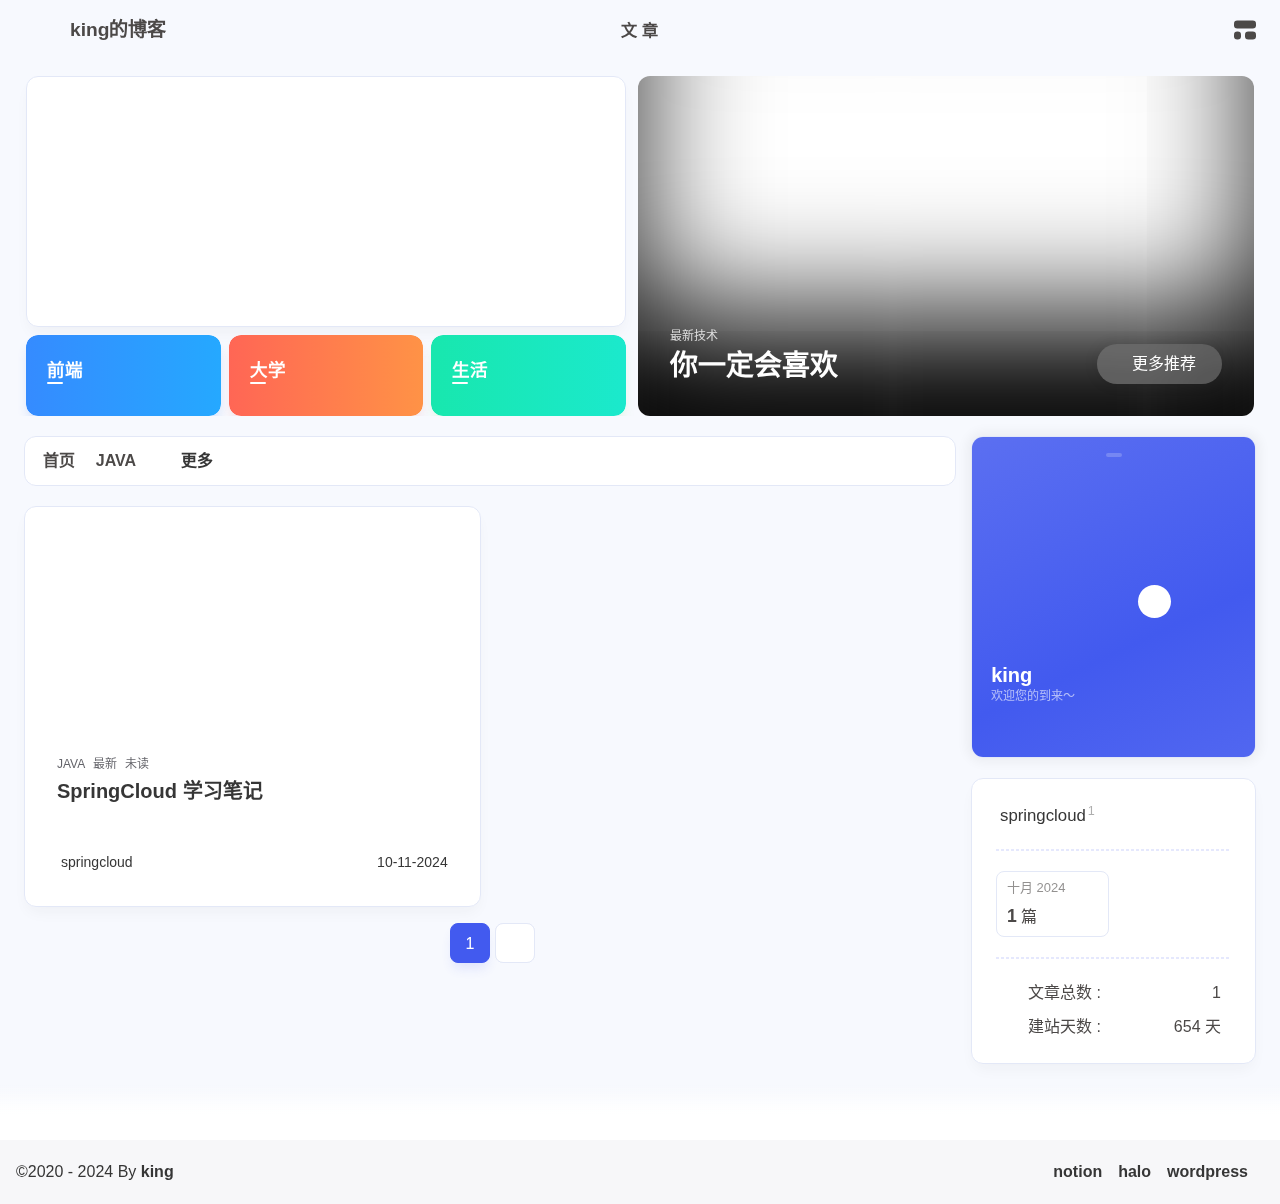
==== commit 4f6e8899: "Site updated: 2024-10-17 22:22:36" ====
--- a/index.html
+++ b/index.html
@@ -60,7 +60,7 @@
   isHome: true,
   isHighlightShrink: false,
   isToc: false,
-  postUpdate: '2024-10-13 21:07:49',
+  postUpdate: '2024-10-17 22:22:35',
   postMainColor: '',
 }</script><noscript><style type="text/css">
   #nav {
@@ -233,7 +233,7 @@
         JAVA
       </a>
     </div>
-    </div><div class="category-bar-next" id="category-bar-next" onclick="anzhiyu.scrollCategoryBarToRight()"><i class="anzhiyufont anzhiyu-icon-angle-double-right"></i></div><a class="catalog-more" href="/categories/">更多</a></div></div></div><div class="recent-post-item lastestpost-item" onclick="pjax.loadUrl('/2024/10/11/SpringCloud%E5%AD%A6%E4%B9%A0-Gateway/')"><div class="post_cover left"><a href="/2024/10/11/SpringCloud%E5%AD%A6%E4%B9%A0-Gateway/" title="SpringCloud 学习笔记" style="display: flex;height: 100%;"><img class="post_bg" src= "[data-uri]" onerror="this.onerror=null,this.src=&quot;/img/404.jpg&quot;" data-lazy-src="https://lsky.king1999.us.kg/i/2024/10/11/67092145f1d06.png" onerror="this.onerror=null;this.src='/img/404.jpg'" alt="SpringCloud 学习笔记" style="pointer-events: none"></a></div><div class="recent-post-info"><div class="recent-post-info-top"><div class="recent-post-info-top-tips"><div class="article-categories-original">JAVA</div><span class="newPost">最新</span><a class="unvisited-post" href="/2024/10/11/SpringCloud%E5%AD%A6%E4%B9%A0-Gateway/" title="SpringCloud 学习笔记">未读</a></div><a class="article-title" href="/2024/10/11/SpringCloud%E5%AD%A6%E4%B9%A0-Gateway/" title="SpringCloud 学习笔记">SpringCloud 学习笔记</a></div><div class="article-meta-wrap"><span class="post-meta-date"><i class="anzhiyufont anzhiyu-icon-calendar-days" style="font-size: 15px; display:none"></i><span class="article-meta-label">发表于</span><time datetime="2024-10-11T12:55:15.636Z" title="发表于 2024-10-11 20:55:15" time="2024-10-11 20:55:15">2024-10-11</time><time class="time_hidden" datetime="2024-10-13T13:04:37.838Z" title="更新于 2024-10-13 21:04:37" time="2024-10-13 21:04:37">2024-10-13</time></span><span class="article-meta tags"><a class="article-meta__tags" href="/tags/springcloud/" event.cancelbubble onclick="window.event.cancelBubble=true;"><span> <i class="anzhiyufont anzhiyu-icon-hashtag"></i>springcloud</span></a></span></div><div class="content">Gateway首先创建一个模块gateway-service,然后引入相关的 pom 依赖123456789101112&lt;dependency&gt;  &lt;groupId&gt;org.springframework.cloud&lt;/groupId&gt;  &lt;artifactId&gt;spring-cloud-starter-gateway&lt;/artifactId&gt;&lt;/dependency&gt;&lt;dependency&gt;  &lt;groupId&gt;com.alibaba.cloud&lt;/groupId&gt;  &lt;artifactId&gt;spring-cloud-starter-alibaba-nacos-discovery&lt;/artifactId&gt;&lt;/dependency&gt;&lt;dependency&gt;  &lt;groupId&gt;org.springframework.cloud&lt;/groupId&gt;  &lt;artifactId&gt;spring-cloud ...</div></div></div><nav id="pagination"><div class="pagination"><span class="page-number current">1</span><div class="toPageGroup"><input id="toPageText" oninput="value=value.replace(/[^0-9]/g,'')" maxlength="3" onkeyup="this.value=this.value.replace(/[^u4e00-u9fa5w]/g,'')" aria-label="toPage"><a id="toPageButton" onclick="anzhiyu.toPage()"><i class="anzhiyufont anzhiyu-icon-angles-right" style="font-weight: inherit; font-size: 1rem;"></i></a></div></div></nav></div><div class="aside-content" id="aside-content"><div class="card-widget card-info"><div class="card-content"><div class="author-info__sayhi" id="author-info__sayhi" onclick="anzhiyu.changeSayHelloText()"></div><div class="author-info-avatar"><img class="avatar-img" src= "[data-uri]" onerror="this.onerror=null,this.src=&quot;/img/404.jpg&quot;" data-lazy-src="https://lsky.king1999.us.kg/i/2024/09/22/66ef02fd45ec3.png" onerror="this.onerror=null;this.src='/img/friend_404.gif'" alt="avatar"/><div class="author-status"><img class="g-status" src= "[data-uri]" onerror="this.onerror=null,this.src=&quot;/img/404.jpg&quot;" data-lazy-src="https://bu.dusays.com/2023/08/24/64e6ce9c507bb.png" alt="status"/></div></div><div class="author-info__description">此人很懒，什么也没有留下</div><div class="author-info__bottom-group"><a class="author-info__bottom-group-left" href="/"><h1 class="author-info__name">king</h1><div class="author-info__desc">欢迎您的到来～</div></a><div class="card-info-social-icons is-center"><a class="social-icon faa-parent animated-hover" href="/anzhiyu-icon-github" target="_blank" title="Github"></a><a class="social-icon faa-parent animated-hover" href="/anzhiyu-icon-bilibili" target="_blank" title="BiliBili"></a></div></div></div></div><div class="sticky_layout"><div class="card-widget"><div class="card-tags"><div class="item-headline"></div><div class="card-tag-cloud"><a href="/tags/springcloud/" style="font-size: 1.05rem;">springcloud<sup>1</sup></a></div></div><hr/><div class="card-archives"><div class="item-headline"><i class="anzhiyufont anzhiyu-icon-archive"></i><span>归档</span></div><ul class="card-archive-list"><li class="card-archive-list-item"><a class="card-archive-list-link" href="/archives/2024/10/"><span class="card-archive-list-date">十月 2024</span><div class="card-archive-list-count-group"><span class="card-archive-list-count">1</span><span>篇</span></div></a></li></ul></div><hr/><div class="card-webinfo"><div class="item-headline"><i class="anzhiyufont anzhiyu-icon-chart-line"></i><span>网站资讯</span></div><div class="webinfo"><div class="webinfo-item"><div class="webinfo-item-title"><i class="anzhiyufont anzhiyu-icon-file-lines"></i><div class="item-name">文章总数 :</div></div><div class="item-count">1</div></div><div class="webinfo-item"><div class="webinfo-item-title"><i class="anzhiyufont anzhiyu-icon-stopwatch"></i><div class="item-name">建站天数 :</div></div><div class="item-count" id="runtimeshow" data-publishDate="2024-10-09T16:00:00.000Z"><i class="anzhiyufont anzhiyu-icon-spinner anzhiyu-spin"></i></div></div></div></div></div></div></div></div></main><footer id="footer"><div id="footer-wrap"></div><div id="footer-bar"><div class="footer-bar-links"><div class="footer-bar-left"><div id="footer-bar-tips"><div class="copyright">&copy;2020 - 2024 By <a class="footer-bar-link" href="/" title="king" target="_blank">king</a></div></div><div id="footer-type-tips"></div></div><div class="footer-bar-right"><a class="footer-bar-link" target="_blank" rel="noopener" href="https://blog.king真牛逼.us.kg" title="notion">notion</a><a class="footer-bar-link" target="_blank" rel="noopener" href="http://halo.king1999.us.kg" title="halo">halo</a><a class="footer-bar-link" target="_blank" rel="noopener" href="https://h-1999-h.serv00.net" title="wordpress">wordpress</a></div></div></div></footer></div><div id="sidebar"><div id="menu-mask"></div><div id="sidebar-menus"><div class="sidebar-site-data site-data is-center"><a href="/archives/" title="archive"><div class="headline">文章</div><div class="length-num">1</div></a><a href="/tags/" title="tag"><div class="headline">标签</div><div class="length-num">1</div></a><a href="/categories/" title="category"><div class="headline">分类</div><div class="length-num">1</div></a></div><span class="sidebar-menu-item-title">功能</span><div class="sidebar-menu-item"><a class="darkmode_switchbutton menu-child" href="javascript:void(0);" title="显示模式"><i class="anzhiyufont anzhiyu-icon-circle-half-stroke"></i><span>显示模式</span></a></div><div class="back-menu-list-groups"><div class="back-menu-list-group"><div class="back-menu-list-title">网页</div><div class="back-menu-list"><a class="back-menu-item" target="_blank" rel="noopener" href="https://blog.anheyu.com/" title="博客"><img class="back-menu-item-icon" src= "[data-uri]" onerror="this.onerror=null,this.src=&quot;/img/404.jpg&quot;" data-lazy-src="/img/favicon.ico" alt="博客"/><span class="back-menu-item-text">博客</span></a></div></div><div class="back-menu-list-group"><div class="back-menu-list-title">项目</div><div class="back-menu-list"><a class="back-menu-item" target="_blank" rel="noopener" href="https://image.anheyu.com/" title="图床"><img class="back-menu-item-icon" src= "[data-uri]" onerror="this.onerror=null,this.src=&quot;/img/404.jpg&quot;" data-lazy-src="https://image.anheyu.com/favicon.ico" alt="图床"/><span class="back-menu-item-text">图床</span></a></div></div></div><div class="menus_items"><div class="menus_item"><a class="site-page" href="javascript:void(0);"><span> 文章</span></a><ul class="menus_item_child"><li><a class="site-page child faa-parent animated-hover" href="/archives/"><i class="anzhiyufont anzhiyu-icon-box-archive faa-tada" style="font-size: 0.9em;"></i><span> 隧道</span></a></li><li><a class="site-page child faa-parent animated-hover" href="/categories/"><i class="anzhiyufont anzhiyu-icon-shapes faa-tada" style="font-size: 0.9em;"></i><span> 分类</span></a></li><li><a class="site-page child faa-parent animated-hover" href="/tags/"><i class="anzhiyufont anzhiyu-icon-tags faa-tada" style="font-size: 0.9em;"></i><span> 标签</span></a></li></ul></div></div><span class="sidebar-menu-item-title">标签</span><div class="card-tags"><div class="item-headline"></div><div class="card-tag-cloud"><a href="/tags/springcloud/" style="font-size: 0.88rem;">springcloud<sup>1</sup></a></div></div><hr/></div></div><div id="rightside"><div id="rightside-config-hide"><button id="translateLink" type="button" title="简繁转换">繁</button><button id="darkmode" type="button" title="浅色和深色模式转换"><i class="anzhiyufont anzhiyu-icon-circle-half-stroke"></i></button><button id="hide-aside-btn" type="button" title="单栏和双栏切换"><i class="anzhiyufont anzhiyu-icon-arrows-left-right"></i></button></div><div id="rightside-config-show"><button id="rightside-config" type="button" title="设置"><i class="anzhiyufont anzhiyu-icon-gear"></i></button><button id="go-up" type="button" title="回到顶部"><i class="anzhiyufont anzhiyu-icon-arrow-up"></i></button></div></div><div id="nav-music"><a id="nav-music-hoverTips" onclick="anzhiyu.musicToggle()" accesskey="m">播放音乐</a><div id="console-music-bg"></div><meting-js id="8152976493" server="netease" type="playlist" mutex="true" preload="none" theme="var(--anzhiyu-main)" data-lrctype="0" order="random" volume="0.7"></meting-js></div><div id="local-search"><div class="search-dialog"><nav class="search-nav"><span class="search-dialog-title">搜索</span><span id="loading-status"></span><button class="search-close-button"><i class="anzhiyufont anzhiyu-icon-xmark"></i></button></nav><div class="is-center" id="loading-database"><i class="anzhiyufont anzhiyu-icon-spinner anzhiyu-pulse-icon"></i><span>  数据库加载中</span></div><div class="search-wrap"><div id="local-search-input"><div class="local-search-box"><input class="local-search-box--input" placeholder="搜索文章" type="text"/></div></div><hr/><div id="local-search-results"></div></div></div><div id="search-mask"></div></div><div id="rightMenu"><div class="rightMenu-group rightMenu-small"><div class="rightMenu-item" id="menu-backward"><i class="anzhiyufont anzhiyu-icon-arrow-left"></i></div><div class="rightMenu-item" id="menu-forward"><i class="anzhiyufont anzhiyu-icon-arrow-right"></i></div><div class="rightMenu-item" id="menu-refresh"><i class="anzhiyufont anzhiyu-icon-arrow-rotate-right" style="font-size: 1rem;"></i></div><div class="rightMenu-item" id="menu-top"><i class="anzhiyufont anzhiyu-icon-arrow-up"></i></div></div><div class="rightMenu-group rightMenu-line rightMenuPlugin"><div class="rightMenu-item" id="menu-copytext"><i class="anzhiyufont anzhiyu-icon-copy"></i><span>复制选中文本</span></div><div class="rightMenu-item" id="menu-pastetext"><i class="anzhiyufont anzhiyu-icon-paste"></i><span>粘贴文本</span></div><a class="rightMenu-item" id="menu-commenttext"><i class="anzhiyufont anzhiyu-icon-comment-medical"></i><span>引用到评论</span></a><div class="rightMenu-item" id="menu-newwindow"><i class="anzhiyufont anzhiyu-icon-window-restore"></i><span>新窗口打开</span></div><div class="rightMenu-item" id="menu-copylink"><i class="anzhiyufont anzhiyu-icon-link"></i><span>复制链接地址</span></div><div class="rightMenu-item" id="menu-copyimg"><i class="anzhiyufont anzhiyu-icon-images"></i><span>复制此图片</span></div><div class="rightMenu-item" id="menu-downloadimg"><i class="anzhiyufont anzhiyu-icon-download"></i><span>下载此图片</span></div><div class="rightMenu-item" id="menu-newwindowimg"><i class="anzhiyufont anzhiyu-icon-window-restore"></i><span>新窗口打开图片</span></div><div class="rightMenu-item" id="menu-search"><i class="anzhiyufont anzhiyu-icon-magnifying-glass"></i><span>站内搜索</span></div><div class="rightMenu-item" id="menu-searchBaidu"><i class="anzhiyufont anzhiyu-icon-magnifying-glass"></i><span>百度搜索</span></div><div class="rightMenu-item" id="menu-music-toggle"><i class="anzhiyufont anzhiyu-icon-play"></i><span>播放音乐</span></div><div class="rightMenu-item" id="menu-music-back"><i class="anzhiyufont anzhiyu-icon-backward"></i><span>切换到上一首</span></div><div class="rightMenu-item" id="menu-music-forward"><i class="anzhiyufont anzhiyu-icon-forward"></i><span>切换到下一首</span></div><div class="rightMenu-item" id="menu-music-playlist" onclick="window.open(&quot;https://y.qq.com/n/ryqq/playlist/8802438608&quot;, &quot;_blank&quot;);" style="display: none;"><i class="anzhiyufont anzhiyu-icon-radio"></i><span>查看所有歌曲</span></div><div class="rightMenu-item" id="menu-music-copyMusicName"><i class="anzhiyufont anzhiyu-icon-copy"></i><span>复制歌名</span></div></div><div class="rightMenu-group rightMenu-line rightMenuOther"><a class="rightMenu-item menu-link" id="menu-randomPost"><i class="anzhiyufont anzhiyu-icon-shuffle"></i><span>随便逛逛</span></a><a class="rightMenu-item menu-link" href="/categories/"><i class="anzhiyufont anzhiyu-icon-cube"></i><span>博客分类</span></a><a class="rightMenu-item menu-link" href="/tags/"><i class="anzhiyufont anzhiyu-icon-tags"></i><span>文章标签</span></a></div><div class="rightMenu-group rightMenu-line rightMenuOther"><a class="rightMenu-item" id="menu-copy" href="javascript:void(0);"><i class="anzhiyufont anzhiyu-icon-copy"></i><span>复制地址</span></a><a class="rightMenu-item" id="menu-commentBarrage" href="javascript:void(0);"><i class="anzhiyufont anzhiyu-icon-message"></i><span class="menu-commentBarrage-text">关闭热评</span></a><a class="rightMenu-item" id="menu-darkmode" href="javascript:void(0);"><i class="anzhiyufont anzhiyu-icon-circle-half-stroke"></i><span class="menu-darkmode-text">深色模式</span></a><a class="rightMenu-item" id="menu-translate" href="javascript:void(0);"><i class="anzhiyufont anzhiyu-icon-language"></i><span>轉為繁體</span></a></div></div><div id="rightmenu-mask"></div><div><script src="/js/utils.js"></script><script src="/js/main.js"></script><script src="/js/tw_cn.js"></script><script src="https://cdn.cbd.int/@fancyapps/ui@5.0.28/dist/fancybox/fancybox.umd.js"></script><script src="https://cdn.cbd.int/instant.page@5.2.0/instantpage.js" type="module"></script><script src="https://cdn.cbd.int/vanilla-lazyload@17.8.5/dist/lazyload.iife.min.js"></script><script src="https://cdn.cbd.int/node-snackbar@0.1.16/dist/snackbar.min.js"></script><canvas id="universe"></canvas><script async src="https://npm.elemecdn.com/anzhiyu-theme-static@1.0.0/dark/dark.js"></script><script>// 消除控制台打印
+    </div><div class="category-bar-next" id="category-bar-next" onclick="anzhiyu.scrollCategoryBarToRight()"><i class="anzhiyufont anzhiyu-icon-angle-double-right"></i></div><a class="catalog-more" href="/categories/">更多</a></div></div></div><div class="recent-post-item lastestpost-item" onclick="pjax.loadUrl('/2024/10/11/SpringCloud%E5%AD%A6%E4%B9%A0-Gateway/')"><div class="post_cover left"><a href="/2024/10/11/SpringCloud%E5%AD%A6%E4%B9%A0-Gateway/" title="SpringCloud 学习笔记" style="display: flex;height: 100%;"><img class="post_bg" src= "[data-uri]" onerror="this.onerror=null,this.src=&quot;/img/404.jpg&quot;" data-lazy-src="https://lsky.king1999.us.kg/i/2024/10/11/67092145f1d06.png" onerror="this.onerror=null;this.src='/img/404.jpg'" alt="SpringCloud 学习笔记" style="pointer-events: none"></a></div><div class="recent-post-info"><div class="recent-post-info-top"><div class="recent-post-info-top-tips"><div class="article-categories-original">JAVA</div><span class="newPost">最新</span><a class="unvisited-post" href="/2024/10/11/SpringCloud%E5%AD%A6%E4%B9%A0-Gateway/" title="SpringCloud 学习笔记">未读</a></div><a class="article-title" href="/2024/10/11/SpringCloud%E5%AD%A6%E4%B9%A0-Gateway/" title="SpringCloud 学习笔记">SpringCloud 学习笔记</a></div><div class="article-meta-wrap"><span class="post-meta-date"><i class="anzhiyufont anzhiyu-icon-calendar-days" style="font-size: 15px; display:none"></i><span class="article-meta-label">发表于</span><time datetime="2024-10-11T12:55:15.636Z" title="发表于 2024-10-11 20:55:15" time="2024-10-11 20:55:15">2024-10-11</time><time class="time_hidden" datetime="2024-10-17T14:21:56.557Z" title="更新于 2024-10-17 22:21:56" time="2024-10-17 22:21:56">2024-10-17</time></span><span class="article-meta tags"><a class="article-meta__tags" href="/tags/springcloud/" event.cancelbubble onclick="window.event.cancelBubble=true;"><span> <i class="anzhiyufont anzhiyu-icon-hashtag"></i>springcloud</span></a></span></div><div class="content">Gateway首先创建一个模块gateway-service,然后引入相关的 pom 依赖123456789101112&lt;dependency&gt;  &lt;groupId&gt;org.springframework.cloud&lt;/groupId&gt;  &lt;artifactId&gt;spring-cloud-starter-gateway&lt;/artifactId&gt;&lt;/dependency&gt;&lt;dependency&gt;  &lt;groupId&gt;com.alibaba.cloud&lt;/groupId&gt;  &lt;artifactId&gt;spring-cloud-starter-alibaba-nacos-discovery&lt;/artifactId&gt;&lt;/dependency&gt;&lt;dependency&gt;  &lt;groupId&gt;org.springframework.cloud&lt;/groupId&gt;  &lt;artifactId&gt;spring-cloud ...</div></div></div><nav id="pagination"><div class="pagination"><span class="page-number current">1</span><div class="toPageGroup"><input id="toPageText" oninput="value=value.replace(/[^0-9]/g,'')" maxlength="3" onkeyup="this.value=this.value.replace(/[^u4e00-u9fa5w]/g,'')" aria-label="toPage"><a id="toPageButton" onclick="anzhiyu.toPage()"><i class="anzhiyufont anzhiyu-icon-angles-right" style="font-weight: inherit; font-size: 1rem;"></i></a></div></div></nav></div><div class="aside-content" id="aside-content"><div class="card-widget card-info"><div class="card-content"><div class="author-info__sayhi" id="author-info__sayhi" onclick="anzhiyu.changeSayHelloText()"></div><div class="author-info-avatar"><img class="avatar-img" src= "[data-uri]" onerror="this.onerror=null,this.src=&quot;/img/404.jpg&quot;" data-lazy-src="https://lsky.king1999.us.kg/i/2024/09/22/66ef02fd45ec3.png" onerror="this.onerror=null;this.src='/img/friend_404.gif'" alt="avatar"/><div class="author-status"><img class="g-status" src= "[data-uri]" onerror="this.onerror=null,this.src=&quot;/img/404.jpg&quot;" data-lazy-src="https://bu.dusays.com/2023/08/24/64e6ce9c507bb.png" alt="status"/></div></div><div class="author-info__description">此人很懒，什么也没有留下</div><div class="author-info__bottom-group"><a class="author-info__bottom-group-left" href="/"><h1 class="author-info__name">king</h1><div class="author-info__desc">欢迎您的到来～</div></a><div class="card-info-social-icons is-center"><a class="social-icon faa-parent animated-hover" href="/anzhiyu-icon-github" target="_blank" title="Github"></a><a class="social-icon faa-parent animated-hover" href="/anzhiyu-icon-bilibili" target="_blank" title="BiliBili"></a></div></div></div></div><div class="sticky_layout"><div class="card-widget"><div class="card-tags"><div class="item-headline"></div><div class="card-tag-cloud"><a href="/tags/springcloud/" style="font-size: 1.05rem;">springcloud<sup>1</sup></a></div></div><hr/><div class="card-archives"><div class="item-headline"><i class="anzhiyufont anzhiyu-icon-archive"></i><span>归档</span></div><ul class="card-archive-list"><li class="card-archive-list-item"><a class="card-archive-list-link" href="/archives/2024/10/"><span class="card-archive-list-date">十月 2024</span><div class="card-archive-list-count-group"><span class="card-archive-list-count">1</span><span>篇</span></div></a></li></ul></div><hr/><div class="card-webinfo"><div class="item-headline"><i class="anzhiyufont anzhiyu-icon-chart-line"></i><span>网站资讯</span></div><div class="webinfo"><div class="webinfo-item"><div class="webinfo-item-title"><i class="anzhiyufont anzhiyu-icon-file-lines"></i><div class="item-name">文章总数 :</div></div><div class="item-count">1</div></div><div class="webinfo-item"><div class="webinfo-item-title"><i class="anzhiyufont anzhiyu-icon-stopwatch"></i><div class="item-name">建站天数 :</div></div><div class="item-count" id="runtimeshow" data-publishDate="2024-10-09T16:00:00.000Z"><i class="anzhiyufont anzhiyu-icon-spinner anzhiyu-spin"></i></div></div></div></div></div></div></div></div></main><footer id="footer"><div id="footer-wrap"></div><div id="footer-bar"><div class="footer-bar-links"><div class="footer-bar-left"><div id="footer-bar-tips"><div class="copyright">&copy;2020 - 2024 By <a class="footer-bar-link" href="/" title="king" target="_blank">king</a></div></div><div id="footer-type-tips"></div></div><div class="footer-bar-right"><a class="footer-bar-link" target="_blank" rel="noopener" href="https://blog.king真牛逼.us.kg" title="notion">notion</a><a class="footer-bar-link" target="_blank" rel="noopener" href="http://halo.king1999.us.kg" title="halo">halo</a><a class="footer-bar-link" target="_blank" rel="noopener" href="https://h-1999-h.serv00.net" title="wordpress">wordpress</a></div></div></div></footer></div><div id="sidebar"><div id="menu-mask"></div><div id="sidebar-menus"><div class="sidebar-site-data site-data is-center"><a href="/archives/" title="archive"><div class="headline">文章</div><div class="length-num">1</div></a><a href="/tags/" title="tag"><div class="headline">标签</div><div class="length-num">1</div></a><a href="/categories/" title="category"><div class="headline">分类</div><div class="length-num">1</div></a></div><span class="sidebar-menu-item-title">功能</span><div class="sidebar-menu-item"><a class="darkmode_switchbutton menu-child" href="javascript:void(0);" title="显示模式"><i class="anzhiyufont anzhiyu-icon-circle-half-stroke"></i><span>显示模式</span></a></div><div class="back-menu-list-groups"><div class="back-menu-list-group"><div class="back-menu-list-title">网页</div><div class="back-menu-list"><a class="back-menu-item" target="_blank" rel="noopener" href="https://blog.anheyu.com/" title="博客"><img class="back-menu-item-icon" src= "[data-uri]" onerror="this.onerror=null,this.src=&quot;/img/404.jpg&quot;" data-lazy-src="/img/favicon.ico" alt="博客"/><span class="back-menu-item-text">博客</span></a></div></div><div class="back-menu-list-group"><div class="back-menu-list-title">项目</div><div class="back-menu-list"><a class="back-menu-item" target="_blank" rel="noopener" href="https://image.anheyu.com/" title="图床"><img class="back-menu-item-icon" src= "[data-uri]" onerror="this.onerror=null,this.src=&quot;/img/404.jpg&quot;" data-lazy-src="https://image.anheyu.com/favicon.ico" alt="图床"/><span class="back-menu-item-text">图床</span></a></div></div></div><div class="menus_items"><div class="menus_item"><a class="site-page" href="javascript:void(0);"><span> 文章</span></a><ul class="menus_item_child"><li><a class="site-page child faa-parent animated-hover" href="/archives/"><i class="anzhiyufont anzhiyu-icon-box-archive faa-tada" style="font-size: 0.9em;"></i><span> 隧道</span></a></li><li><a class="site-page child faa-parent animated-hover" href="/categories/"><i class="anzhiyufont anzhiyu-icon-shapes faa-tada" style="font-size: 0.9em;"></i><span> 分类</span></a></li><li><a class="site-page child faa-parent animated-hover" href="/tags/"><i class="anzhiyufont anzhiyu-icon-tags faa-tada" style="font-size: 0.9em;"></i><span> 标签</span></a></li></ul></div></div><span class="sidebar-menu-item-title">标签</span><div class="card-tags"><div class="item-headline"></div><div class="card-tag-cloud"><a href="/tags/springcloud/" style="font-size: 0.88rem;">springcloud<sup>1</sup></a></div></div><hr/></div></div><div id="rightside"><div id="rightside-config-hide"><button id="translateLink" type="button" title="简繁转换">繁</button><button id="darkmode" type="button" title="浅色和深色模式转换"><i class="anzhiyufont anzhiyu-icon-circle-half-stroke"></i></button><button id="hide-aside-btn" type="button" title="单栏和双栏切换"><i class="anzhiyufont anzhiyu-icon-arrows-left-right"></i></button></div><div id="rightside-config-show"><button id="rightside-config" type="button" title="设置"><i class="anzhiyufont anzhiyu-icon-gear"></i></button><button id="go-up" type="button" title="回到顶部"><i class="anzhiyufont anzhiyu-icon-arrow-up"></i></button></div></div><div id="nav-music"><a id="nav-music-hoverTips" onclick="anzhiyu.musicToggle()" accesskey="m">播放音乐</a><div id="console-music-bg"></div><meting-js id="8152976493" server="netease" type="playlist" mutex="true" preload="none" theme="var(--anzhiyu-main)" data-lrctype="0" order="random" volume="0.7"></meting-js></div><div id="local-search"><div class="search-dialog"><nav class="search-nav"><span class="search-dialog-title">搜索</span><span id="loading-status"></span><button class="search-close-button"><i class="anzhiyufont anzhiyu-icon-xmark"></i></button></nav><div class="is-center" id="loading-database"><i class="anzhiyufont anzhiyu-icon-spinner anzhiyu-pulse-icon"></i><span>  数据库加载中</span></div><div class="search-wrap"><div id="local-search-input"><div class="local-search-box"><input class="local-search-box--input" placeholder="搜索文章" type="text"/></div></div><hr/><div id="local-search-results"></div></div></div><div id="search-mask"></div></div><div id="rightMenu"><div class="rightMenu-group rightMenu-small"><div class="rightMenu-item" id="menu-backward"><i class="anzhiyufont anzhiyu-icon-arrow-left"></i></div><div class="rightMenu-item" id="menu-forward"><i class="anzhiyufont anzhiyu-icon-arrow-right"></i></div><div class="rightMenu-item" id="menu-refresh"><i class="anzhiyufont anzhiyu-icon-arrow-rotate-right" style="font-size: 1rem;"></i></div><div class="rightMenu-item" id="menu-top"><i class="anzhiyufont anzhiyu-icon-arrow-up"></i></div></div><div class="rightMenu-group rightMenu-line rightMenuPlugin"><div class="rightMenu-item" id="menu-copytext"><i class="anzhiyufont anzhiyu-icon-copy"></i><span>复制选中文本</span></div><div class="rightMenu-item" id="menu-pastetext"><i class="anzhiyufont anzhiyu-icon-paste"></i><span>粘贴文本</span></div><a class="rightMenu-item" id="menu-commenttext"><i class="anzhiyufont anzhiyu-icon-comment-medical"></i><span>引用到评论</span></a><div class="rightMenu-item" id="menu-newwindow"><i class="anzhiyufont anzhiyu-icon-window-restore"></i><span>新窗口打开</span></div><div class="rightMenu-item" id="menu-copylink"><i class="anzhiyufont anzhiyu-icon-link"></i><span>复制链接地址</span></div><div class="rightMenu-item" id="menu-copyimg"><i class="anzhiyufont anzhiyu-icon-images"></i><span>复制此图片</span></div><div class="rightMenu-item" id="menu-downloadimg"><i class="anzhiyufont anzhiyu-icon-download"></i><span>下载此图片</span></div><div class="rightMenu-item" id="menu-newwindowimg"><i class="anzhiyufont anzhiyu-icon-window-restore"></i><span>新窗口打开图片</span></div><div class="rightMenu-item" id="menu-search"><i class="anzhiyufont anzhiyu-icon-magnifying-glass"></i><span>站内搜索</span></div><div class="rightMenu-item" id="menu-searchBaidu"><i class="anzhiyufont anzhiyu-icon-magnifying-glass"></i><span>百度搜索</span></div><div class="rightMenu-item" id="menu-music-toggle"><i class="anzhiyufont anzhiyu-icon-play"></i><span>播放音乐</span></div><div class="rightMenu-item" id="menu-music-back"><i class="anzhiyufont anzhiyu-icon-backward"></i><span>切换到上一首</span></div><div class="rightMenu-item" id="menu-music-forward"><i class="anzhiyufont anzhiyu-icon-forward"></i><span>切换到下一首</span></div><div class="rightMenu-item" id="menu-music-playlist" onclick="window.open(&quot;https://y.qq.com/n/ryqq/playlist/8802438608&quot;, &quot;_blank&quot;);" style="display: none;"><i class="anzhiyufont anzhiyu-icon-radio"></i><span>查看所有歌曲</span></div><div class="rightMenu-item" id="menu-music-copyMusicName"><i class="anzhiyufont anzhiyu-icon-copy"></i><span>复制歌名</span></div></div><div class="rightMenu-group rightMenu-line rightMenuOther"><a class="rightMenu-item menu-link" id="menu-randomPost"><i class="anzhiyufont anzhiyu-icon-shuffle"></i><span>随便逛逛</span></a><a class="rightMenu-item menu-link" href="/categories/"><i class="anzhiyufont anzhiyu-icon-cube"></i><span>博客分类</span></a><a class="rightMenu-item menu-link" href="/tags/"><i class="anzhiyufont anzhiyu-icon-tags"></i><span>文章标签</span></a></div><div class="rightMenu-group rightMenu-line rightMenuOther"><a class="rightMenu-item" id="menu-copy" href="javascript:void(0);"><i class="anzhiyufont anzhiyu-icon-copy"></i><span>复制地址</span></a><a class="rightMenu-item" id="menu-commentBarrage" href="javascript:void(0);"><i class="anzhiyufont anzhiyu-icon-message"></i><span class="menu-commentBarrage-text">关闭热评</span></a><a class="rightMenu-item" id="menu-darkmode" href="javascript:void(0);"><i class="anzhiyufont anzhiyu-icon-circle-half-stroke"></i><span class="menu-darkmode-text">深色模式</span></a><a class="rightMenu-item" id="menu-translate" href="javascript:void(0);"><i class="anzhiyufont anzhiyu-icon-language"></i><span>轉為繁體</span></a></div></div><div id="rightmenu-mask"></div><div><script src="/js/utils.js"></script><script src="/js/main.js"></script><script src="/js/tw_cn.js"></script><script src="https://cdn.cbd.int/@fancyapps/ui@5.0.28/dist/fancybox/fancybox.umd.js"></script><script src="https://cdn.cbd.int/instant.page@5.2.0/instantpage.js" type="module"></script><script src="https://cdn.cbd.int/vanilla-lazyload@17.8.5/dist/lazyload.iife.min.js"></script><script src="https://cdn.cbd.int/node-snackbar@0.1.16/dist/snackbar.min.js"></script><canvas id="universe"></canvas><script async src="https://npm.elemecdn.com/anzhiyu-theme-static@1.0.0/dark/dark.js"></script><script>// 消除控制台打印
 var HoldLog = console.log;
 console.log = function () {};
 let now1 = new Date();
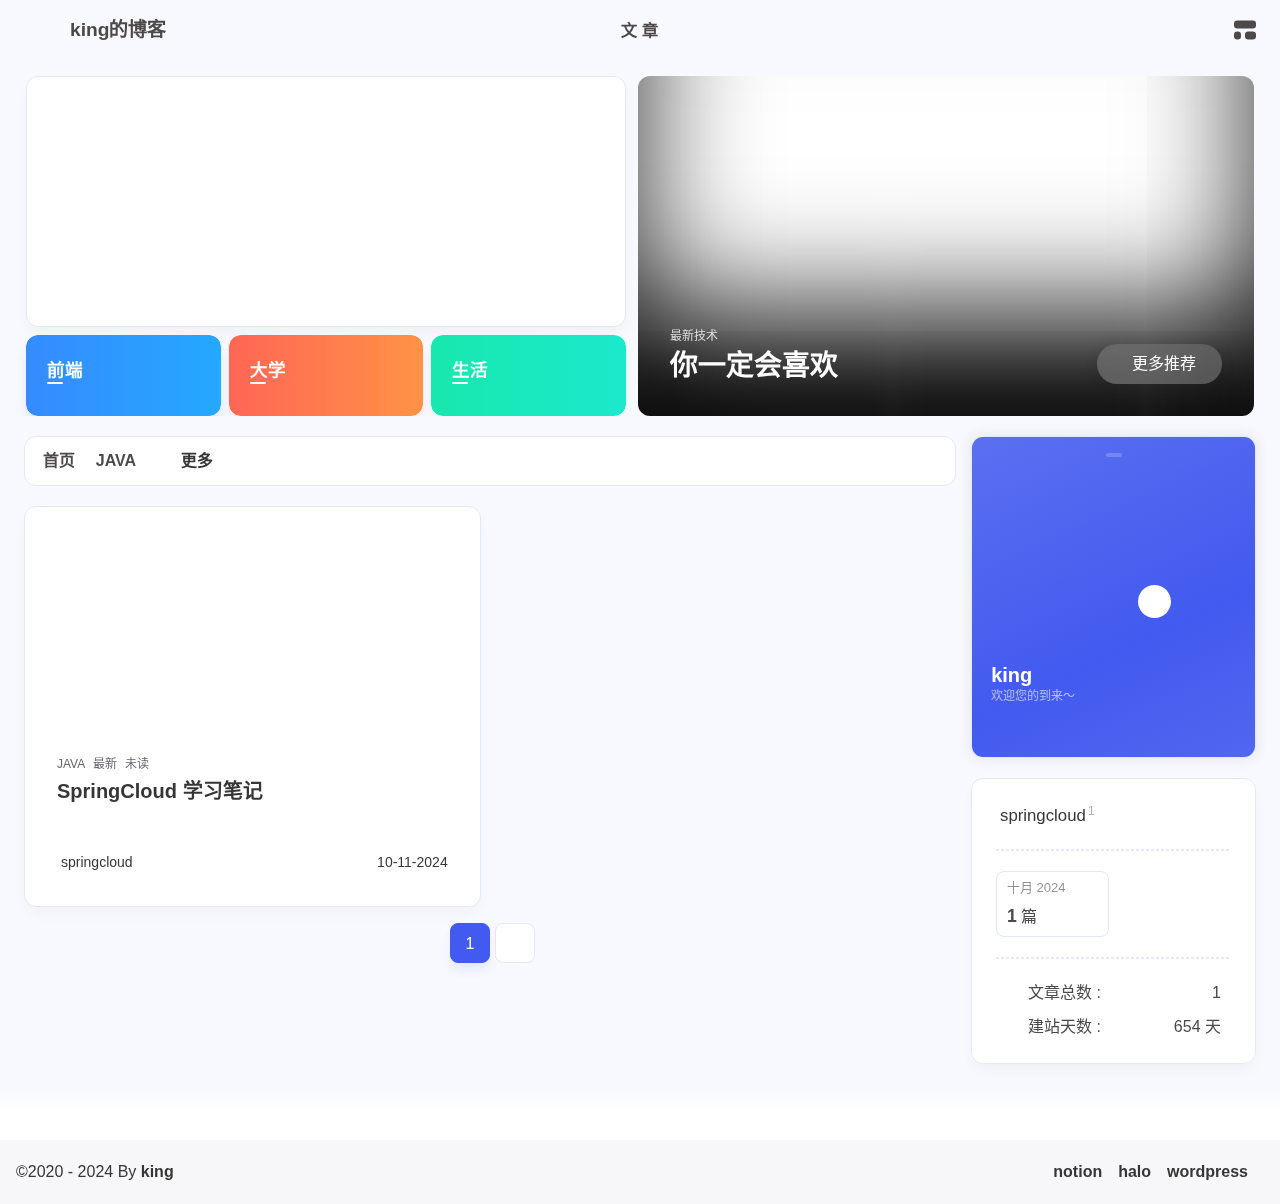
==== commit 878b697c: "Site updated: 2024-10-22 21:47:48" ====
--- a/index.html
+++ b/index.html
@@ -60,7 +60,7 @@
   isHome: true,
   isHighlightShrink: false,
   isToc: false,
-  postUpdate: '2024-10-17 22:22:35',
+  postUpdate: '2024-10-22 21:47:46',
   postMainColor: '',
 }</script><noscript><style type="text/css">
   #nav {
@@ -233,7 +233,7 @@
         JAVA
       </a>
     </div>
-    </div><div class="category-bar-next" id="category-bar-next" onclick="anzhiyu.scrollCategoryBarToRight()"><i class="anzhiyufont anzhiyu-icon-angle-double-right"></i></div><a class="catalog-more" href="/categories/">更多</a></div></div></div><div class="recent-post-item lastestpost-item" onclick="pjax.loadUrl('/2024/10/11/SpringCloud%E5%AD%A6%E4%B9%A0-Gateway/')"><div class="post_cover left"><a href="/2024/10/11/SpringCloud%E5%AD%A6%E4%B9%A0-Gateway/" title="SpringCloud 学习笔记" style="display: flex;height: 100%;"><img class="post_bg" src= "[data-uri]" onerror="this.onerror=null,this.src=&quot;/img/404.jpg&quot;" data-lazy-src="https://lsky.king1999.us.kg/i/2024/10/11/67092145f1d06.png" onerror="this.onerror=null;this.src='/img/404.jpg'" alt="SpringCloud 学习笔记" style="pointer-events: none"></a></div><div class="recent-post-info"><div class="recent-post-info-top"><div class="recent-post-info-top-tips"><div class="article-categories-original">JAVA</div><span class="newPost">最新</span><a class="unvisited-post" href="/2024/10/11/SpringCloud%E5%AD%A6%E4%B9%A0-Gateway/" title="SpringCloud 学习笔记">未读</a></div><a class="article-title" href="/2024/10/11/SpringCloud%E5%AD%A6%E4%B9%A0-Gateway/" title="SpringCloud 学习笔记">SpringCloud 学习笔记</a></div><div class="article-meta-wrap"><span class="post-meta-date"><i class="anzhiyufont anzhiyu-icon-calendar-days" style="font-size: 15px; display:none"></i><span class="article-meta-label">发表于</span><time datetime="2024-10-11T12:55:15.636Z" title="发表于 2024-10-11 20:55:15" time="2024-10-11 20:55:15">2024-10-11</time><time class="time_hidden" datetime="2024-10-17T14:21:56.557Z" title="更新于 2024-10-17 22:21:56" time="2024-10-17 22:21:56">2024-10-17</time></span><span class="article-meta tags"><a class="article-meta__tags" href="/tags/springcloud/" event.cancelbubble onclick="window.event.cancelBubble=true;"><span> <i class="anzhiyufont anzhiyu-icon-hashtag"></i>springcloud</span></a></span></div><div class="content">Gateway首先创建一个模块gateway-service,然后引入相关的 pom 依赖123456789101112&lt;dependency&gt;  &lt;groupId&gt;org.springframework.cloud&lt;/groupId&gt;  &lt;artifactId&gt;spring-cloud-starter-gateway&lt;/artifactId&gt;&lt;/dependency&gt;&lt;dependency&gt;  &lt;groupId&gt;com.alibaba.cloud&lt;/groupId&gt;  &lt;artifactId&gt;spring-cloud-starter-alibaba-nacos-discovery&lt;/artifactId&gt;&lt;/dependency&gt;&lt;dependency&gt;  &lt;groupId&gt;org.springframework.cloud&lt;/groupId&gt;  &lt;artifactId&gt;spring-cloud ...</div></div></div><nav id="pagination"><div class="pagination"><span class="page-number current">1</span><div class="toPageGroup"><input id="toPageText" oninput="value=value.replace(/[^0-9]/g,'')" maxlength="3" onkeyup="this.value=this.value.replace(/[^u4e00-u9fa5w]/g,'')" aria-label="toPage"><a id="toPageButton" onclick="anzhiyu.toPage()"><i class="anzhiyufont anzhiyu-icon-angles-right" style="font-weight: inherit; font-size: 1rem;"></i></a></div></div></nav></div><div class="aside-content" id="aside-content"><div class="card-widget card-info"><div class="card-content"><div class="author-info__sayhi" id="author-info__sayhi" onclick="anzhiyu.changeSayHelloText()"></div><div class="author-info-avatar"><img class="avatar-img" src= "[data-uri]" onerror="this.onerror=null,this.src=&quot;/img/404.jpg&quot;" data-lazy-src="https://lsky.king1999.us.kg/i/2024/09/22/66ef02fd45ec3.png" onerror="this.onerror=null;this.src='/img/friend_404.gif'" alt="avatar"/><div class="author-status"><img class="g-status" src= "[data-uri]" onerror="this.onerror=null,this.src=&quot;/img/404.jpg&quot;" data-lazy-src="https://bu.dusays.com/2023/08/24/64e6ce9c507bb.png" alt="status"/></div></div><div class="author-info__description">此人很懒，什么也没有留下</div><div class="author-info__bottom-group"><a class="author-info__bottom-group-left" href="/"><h1 class="author-info__name">king</h1><div class="author-info__desc">欢迎您的到来～</div></a><div class="card-info-social-icons is-center"><a class="social-icon faa-parent animated-hover" href="/anzhiyu-icon-github" target="_blank" title="Github"></a><a class="social-icon faa-parent animated-hover" href="/anzhiyu-icon-bilibili" target="_blank" title="BiliBili"></a></div></div></div></div><div class="sticky_layout"><div class="card-widget"><div class="card-tags"><div class="item-headline"></div><div class="card-tag-cloud"><a href="/tags/springcloud/" style="font-size: 1.05rem;">springcloud<sup>1</sup></a></div></div><hr/><div class="card-archives"><div class="item-headline"><i class="anzhiyufont anzhiyu-icon-archive"></i><span>归档</span></div><ul class="card-archive-list"><li class="card-archive-list-item"><a class="card-archive-list-link" href="/archives/2024/10/"><span class="card-archive-list-date">十月 2024</span><div class="card-archive-list-count-group"><span class="card-archive-list-count">1</span><span>篇</span></div></a></li></ul></div><hr/><div class="card-webinfo"><div class="item-headline"><i class="anzhiyufont anzhiyu-icon-chart-line"></i><span>网站资讯</span></div><div class="webinfo"><div class="webinfo-item"><div class="webinfo-item-title"><i class="anzhiyufont anzhiyu-icon-file-lines"></i><div class="item-name">文章总数 :</div></div><div class="item-count">1</div></div><div class="webinfo-item"><div class="webinfo-item-title"><i class="anzhiyufont anzhiyu-icon-stopwatch"></i><div class="item-name">建站天数 :</div></div><div class="item-count" id="runtimeshow" data-publishDate="2024-10-09T16:00:00.000Z"><i class="anzhiyufont anzhiyu-icon-spinner anzhiyu-spin"></i></div></div></div></div></div></div></div></div></main><footer id="footer"><div id="footer-wrap"></div><div id="footer-bar"><div class="footer-bar-links"><div class="footer-bar-left"><div id="footer-bar-tips"><div class="copyright">&copy;2020 - 2024 By <a class="footer-bar-link" href="/" title="king" target="_blank">king</a></div></div><div id="footer-type-tips"></div></div><div class="footer-bar-right"><a class="footer-bar-link" target="_blank" rel="noopener" href="https://blog.king真牛逼.us.kg" title="notion">notion</a><a class="footer-bar-link" target="_blank" rel="noopener" href="http://halo.king1999.us.kg" title="halo">halo</a><a class="footer-bar-link" target="_blank" rel="noopener" href="https://h-1999-h.serv00.net" title="wordpress">wordpress</a></div></div></div></footer></div><div id="sidebar"><div id="menu-mask"></div><div id="sidebar-menus"><div class="sidebar-site-data site-data is-center"><a href="/archives/" title="archive"><div class="headline">文章</div><div class="length-num">1</div></a><a href="/tags/" title="tag"><div class="headline">标签</div><div class="length-num">1</div></a><a href="/categories/" title="category"><div class="headline">分类</div><div class="length-num">1</div></a></div><span class="sidebar-menu-item-title">功能</span><div class="sidebar-menu-item"><a class="darkmode_switchbutton menu-child" href="javascript:void(0);" title="显示模式"><i class="anzhiyufont anzhiyu-icon-circle-half-stroke"></i><span>显示模式</span></a></div><div class="back-menu-list-groups"><div class="back-menu-list-group"><div class="back-menu-list-title">网页</div><div class="back-menu-list"><a class="back-menu-item" target="_blank" rel="noopener" href="https://blog.anheyu.com/" title="博客"><img class="back-menu-item-icon" src= "[data-uri]" onerror="this.onerror=null,this.src=&quot;/img/404.jpg&quot;" data-lazy-src="/img/favicon.ico" alt="博客"/><span class="back-menu-item-text">博客</span></a></div></div><div class="back-menu-list-group"><div class="back-menu-list-title">项目</div><div class="back-menu-list"><a class="back-menu-item" target="_blank" rel="noopener" href="https://image.anheyu.com/" title="图床"><img class="back-menu-item-icon" src= "[data-uri]" onerror="this.onerror=null,this.src=&quot;/img/404.jpg&quot;" data-lazy-src="https://image.anheyu.com/favicon.ico" alt="图床"/><span class="back-menu-item-text">图床</span></a></div></div></div><div class="menus_items"><div class="menus_item"><a class="site-page" href="javascript:void(0);"><span> 文章</span></a><ul class="menus_item_child"><li><a class="site-page child faa-parent animated-hover" href="/archives/"><i class="anzhiyufont anzhiyu-icon-box-archive faa-tada" style="font-size: 0.9em;"></i><span> 隧道</span></a></li><li><a class="site-page child faa-parent animated-hover" href="/categories/"><i class="anzhiyufont anzhiyu-icon-shapes faa-tada" style="font-size: 0.9em;"></i><span> 分类</span></a></li><li><a class="site-page child faa-parent animated-hover" href="/tags/"><i class="anzhiyufont anzhiyu-icon-tags faa-tada" style="font-size: 0.9em;"></i><span> 标签</span></a></li></ul></div></div><span class="sidebar-menu-item-title">标签</span><div class="card-tags"><div class="item-headline"></div><div class="card-tag-cloud"><a href="/tags/springcloud/" style="font-size: 0.88rem;">springcloud<sup>1</sup></a></div></div><hr/></div></div><div id="rightside"><div id="rightside-config-hide"><button id="translateLink" type="button" title="简繁转换">繁</button><button id="darkmode" type="button" title="浅色和深色模式转换"><i class="anzhiyufont anzhiyu-icon-circle-half-stroke"></i></button><button id="hide-aside-btn" type="button" title="单栏和双栏切换"><i class="anzhiyufont anzhiyu-icon-arrows-left-right"></i></button></div><div id="rightside-config-show"><button id="rightside-config" type="button" title="设置"><i class="anzhiyufont anzhiyu-icon-gear"></i></button><button id="go-up" type="button" title="回到顶部"><i class="anzhiyufont anzhiyu-icon-arrow-up"></i></button></div></div><div id="nav-music"><a id="nav-music-hoverTips" onclick="anzhiyu.musicToggle()" accesskey="m">播放音乐</a><div id="console-music-bg"></div><meting-js id="8152976493" server="netease" type="playlist" mutex="true" preload="none" theme="var(--anzhiyu-main)" data-lrctype="0" order="random" volume="0.7"></meting-js></div><div id="local-search"><div class="search-dialog"><nav class="search-nav"><span class="search-dialog-title">搜索</span><span id="loading-status"></span><button class="search-close-button"><i class="anzhiyufont anzhiyu-icon-xmark"></i></button></nav><div class="is-center" id="loading-database"><i class="anzhiyufont anzhiyu-icon-spinner anzhiyu-pulse-icon"></i><span>  数据库加载中</span></div><div class="search-wrap"><div id="local-search-input"><div class="local-search-box"><input class="local-search-box--input" placeholder="搜索文章" type="text"/></div></div><hr/><div id="local-search-results"></div></div></div><div id="search-mask"></div></div><div id="rightMenu"><div class="rightMenu-group rightMenu-small"><div class="rightMenu-item" id="menu-backward"><i class="anzhiyufont anzhiyu-icon-arrow-left"></i></div><div class="rightMenu-item" id="menu-forward"><i class="anzhiyufont anzhiyu-icon-arrow-right"></i></div><div class="rightMenu-item" id="menu-refresh"><i class="anzhiyufont anzhiyu-icon-arrow-rotate-right" style="font-size: 1rem;"></i></div><div class="rightMenu-item" id="menu-top"><i class="anzhiyufont anzhiyu-icon-arrow-up"></i></div></div><div class="rightMenu-group rightMenu-line rightMenuPlugin"><div class="rightMenu-item" id="menu-copytext"><i class="anzhiyufont anzhiyu-icon-copy"></i><span>复制选中文本</span></div><div class="rightMenu-item" id="menu-pastetext"><i class="anzhiyufont anzhiyu-icon-paste"></i><span>粘贴文本</span></div><a class="rightMenu-item" id="menu-commenttext"><i class="anzhiyufont anzhiyu-icon-comment-medical"></i><span>引用到评论</span></a><div class="rightMenu-item" id="menu-newwindow"><i class="anzhiyufont anzhiyu-icon-window-restore"></i><span>新窗口打开</span></div><div class="rightMenu-item" id="menu-copylink"><i class="anzhiyufont anzhiyu-icon-link"></i><span>复制链接地址</span></div><div class="rightMenu-item" id="menu-copyimg"><i class="anzhiyufont anzhiyu-icon-images"></i><span>复制此图片</span></div><div class="rightMenu-item" id="menu-downloadimg"><i class="anzhiyufont anzhiyu-icon-download"></i><span>下载此图片</span></div><div class="rightMenu-item" id="menu-newwindowimg"><i class="anzhiyufont anzhiyu-icon-window-restore"></i><span>新窗口打开图片</span></div><div class="rightMenu-item" id="menu-search"><i class="anzhiyufont anzhiyu-icon-magnifying-glass"></i><span>站内搜索</span></div><div class="rightMenu-item" id="menu-searchBaidu"><i class="anzhiyufont anzhiyu-icon-magnifying-glass"></i><span>百度搜索</span></div><div class="rightMenu-item" id="menu-music-toggle"><i class="anzhiyufont anzhiyu-icon-play"></i><span>播放音乐</span></div><div class="rightMenu-item" id="menu-music-back"><i class="anzhiyufont anzhiyu-icon-backward"></i><span>切换到上一首</span></div><div class="rightMenu-item" id="menu-music-forward"><i class="anzhiyufont anzhiyu-icon-forward"></i><span>切换到下一首</span></div><div class="rightMenu-item" id="menu-music-playlist" onclick="window.open(&quot;https://y.qq.com/n/ryqq/playlist/8802438608&quot;, &quot;_blank&quot;);" style="display: none;"><i class="anzhiyufont anzhiyu-icon-radio"></i><span>查看所有歌曲</span></div><div class="rightMenu-item" id="menu-music-copyMusicName"><i class="anzhiyufont anzhiyu-icon-copy"></i><span>复制歌名</span></div></div><div class="rightMenu-group rightMenu-line rightMenuOther"><a class="rightMenu-item menu-link" id="menu-randomPost"><i class="anzhiyufont anzhiyu-icon-shuffle"></i><span>随便逛逛</span></a><a class="rightMenu-item menu-link" href="/categories/"><i class="anzhiyufont anzhiyu-icon-cube"></i><span>博客分类</span></a><a class="rightMenu-item menu-link" href="/tags/"><i class="anzhiyufont anzhiyu-icon-tags"></i><span>文章标签</span></a></div><div class="rightMenu-group rightMenu-line rightMenuOther"><a class="rightMenu-item" id="menu-copy" href="javascript:void(0);"><i class="anzhiyufont anzhiyu-icon-copy"></i><span>复制地址</span></a><a class="rightMenu-item" id="menu-commentBarrage" href="javascript:void(0);"><i class="anzhiyufont anzhiyu-icon-message"></i><span class="menu-commentBarrage-text">关闭热评</span></a><a class="rightMenu-item" id="menu-darkmode" href="javascript:void(0);"><i class="anzhiyufont anzhiyu-icon-circle-half-stroke"></i><span class="menu-darkmode-text">深色模式</span></a><a class="rightMenu-item" id="menu-translate" href="javascript:void(0);"><i class="anzhiyufont anzhiyu-icon-language"></i><span>轉為繁體</span></a></div></div><div id="rightmenu-mask"></div><div><script src="/js/utils.js"></script><script src="/js/main.js"></script><script src="/js/tw_cn.js"></script><script src="https://cdn.cbd.int/@fancyapps/ui@5.0.28/dist/fancybox/fancybox.umd.js"></script><script src="https://cdn.cbd.int/instant.page@5.2.0/instantpage.js" type="module"></script><script src="https://cdn.cbd.int/vanilla-lazyload@17.8.5/dist/lazyload.iife.min.js"></script><script src="https://cdn.cbd.int/node-snackbar@0.1.16/dist/snackbar.min.js"></script><canvas id="universe"></canvas><script async src="https://npm.elemecdn.com/anzhiyu-theme-static@1.0.0/dark/dark.js"></script><script>// 消除控制台打印
+    </div><div class="category-bar-next" id="category-bar-next" onclick="anzhiyu.scrollCategoryBarToRight()"><i class="anzhiyufont anzhiyu-icon-angle-double-right"></i></div><a class="catalog-more" href="/categories/">更多</a></div></div></div><div class="recent-post-item lastestpost-item" onclick="pjax.loadUrl('/2024/10/11/SpringCloud%E5%AD%A6%E4%B9%A0-Gateway/')"><div class="post_cover left"><a href="/2024/10/11/SpringCloud%E5%AD%A6%E4%B9%A0-Gateway/" title="SpringCloud 学习笔记" style="display: flex;height: 100%;"><img class="post_bg" src= "[data-uri]" onerror="this.onerror=null,this.src=&quot;/img/404.jpg&quot;" data-lazy-src="https://lsky.king1999.us.kg/i/2024/10/11/67092145f1d06.png" onerror="this.onerror=null;this.src='/img/404.jpg'" alt="SpringCloud 学习笔记" style="pointer-events: none"></a></div><div class="recent-post-info"><div class="recent-post-info-top"><div class="recent-post-info-top-tips"><div class="article-categories-original">JAVA</div><span class="newPost">最新</span><a class="unvisited-post" href="/2024/10/11/SpringCloud%E5%AD%A6%E4%B9%A0-Gateway/" title="SpringCloud 学习笔记">未读</a></div><a class="article-title" href="/2024/10/11/SpringCloud%E5%AD%A6%E4%B9%A0-Gateway/" title="SpringCloud 学习笔记">SpringCloud 学习笔记</a></div><div class="article-meta-wrap"><span class="post-meta-date"><i class="anzhiyufont anzhiyu-icon-calendar-days" style="font-size: 15px; display:none"></i><span class="article-meta-label">发表于</span><time datetime="2024-10-11T12:55:15.636Z" title="发表于 2024-10-11 20:55:15" time="2024-10-11 20:55:15">2024-10-11</time><time class="time_hidden" datetime="2024-10-22T13:46:41.551Z" title="更新于 2024-10-22 21:46:41" time="2024-10-22 21:46:41">2024-10-22</time></span><span class="article-meta tags"><a class="article-meta__tags" href="/tags/springcloud/" event.cancelbubble onclick="window.event.cancelBubble=true;"><span> <i class="anzhiyufont anzhiyu-icon-hashtag"></i>springcloud</span></a></span></div><div class="content">Gateway首先创建一个模块gateway-service,然后引入相关的 pom 依赖123456789101112&lt;dependency&gt;  &lt;groupId&gt;org.springframework.cloud&lt;/groupId&gt;  &lt;artifactId&gt;spring-cloud-starter-gateway&lt;/artifactId&gt;&lt;/dependency&gt;&lt;dependency&gt;  &lt;groupId&gt;com.alibaba.cloud&lt;/groupId&gt;  &lt;artifactId&gt;spring-cloud-starter-alibaba-nacos-discovery&lt;/artifactId&gt;&lt;/dependency&gt;&lt;dependency&gt;  &lt;groupId&gt;org.springframework.cloud&lt;/groupId&gt;  &lt;artifactId&gt;spring-cloud ...</div></div></div><nav id="pagination"><div class="pagination"><span class="page-number current">1</span><div class="toPageGroup"><input id="toPageText" oninput="value=value.replace(/[^0-9]/g,'')" maxlength="3" onkeyup="this.value=this.value.replace(/[^u4e00-u9fa5w]/g,'')" aria-label="toPage"><a id="toPageButton" onclick="anzhiyu.toPage()"><i class="anzhiyufont anzhiyu-icon-angles-right" style="font-weight: inherit; font-size: 1rem;"></i></a></div></div></nav></div><div class="aside-content" id="aside-content"><div class="card-widget card-info"><div class="card-content"><div class="author-info__sayhi" id="author-info__sayhi" onclick="anzhiyu.changeSayHelloText()"></div><div class="author-info-avatar"><img class="avatar-img" src= "[data-uri]" onerror="this.onerror=null,this.src=&quot;/img/404.jpg&quot;" data-lazy-src="https://lsky.king1999.us.kg/i/2024/09/22/66ef02fd45ec3.png" onerror="this.onerror=null;this.src='/img/friend_404.gif'" alt="avatar"/><div class="author-status"><img class="g-status" src= "[data-uri]" onerror="this.onerror=null,this.src=&quot;/img/404.jpg&quot;" data-lazy-src="https://bu.dusays.com/2023/08/24/64e6ce9c507bb.png" alt="status"/></div></div><div class="author-info__description">此人很懒，什么也没有留下</div><div class="author-info__bottom-group"><a class="author-info__bottom-group-left" href="/"><h1 class="author-info__name">king</h1><div class="author-info__desc">欢迎您的到来～</div></a><div class="card-info-social-icons is-center"><a class="social-icon faa-parent animated-hover" href="/anzhiyu-icon-github" target="_blank" title="Github"></a><a class="social-icon faa-parent animated-hover" href="/anzhiyu-icon-bilibili" target="_blank" title="BiliBili"></a></div></div></div></div><div class="sticky_layout"><div class="card-widget"><div class="card-tags"><div class="item-headline"></div><div class="card-tag-cloud"><a href="/tags/springcloud/" style="font-size: 1.05rem;">springcloud<sup>1</sup></a></div></div><hr/><div class="card-archives"><div class="item-headline"><i class="anzhiyufont anzhiyu-icon-archive"></i><span>归档</span></div><ul class="card-archive-list"><li class="card-archive-list-item"><a class="card-archive-list-link" href="/archives/2024/10/"><span class="card-archive-list-date">十月 2024</span><div class="card-archive-list-count-group"><span class="card-archive-list-count">1</span><span>篇</span></div></a></li></ul></div><hr/><div class="card-webinfo"><div class="item-headline"><i class="anzhiyufont anzhiyu-icon-chart-line"></i><span>网站资讯</span></div><div class="webinfo"><div class="webinfo-item"><div class="webinfo-item-title"><i class="anzhiyufont anzhiyu-icon-file-lines"></i><div class="item-name">文章总数 :</div></div><div class="item-count">1</div></div><div class="webinfo-item"><div class="webinfo-item-title"><i class="anzhiyufont anzhiyu-icon-stopwatch"></i><div class="item-name">建站天数 :</div></div><div class="item-count" id="runtimeshow" data-publishDate="2024-10-09T16:00:00.000Z"><i class="anzhiyufont anzhiyu-icon-spinner anzhiyu-spin"></i></div></div></div></div></div></div></div></div></main><footer id="footer"><div id="footer-wrap"></div><div id="footer-bar"><div class="footer-bar-links"><div class="footer-bar-left"><div id="footer-bar-tips"><div class="copyright">&copy;2020 - 2024 By <a class="footer-bar-link" href="/" title="king" target="_blank">king</a></div></div><div id="footer-type-tips"></div></div><div class="footer-bar-right"><a class="footer-bar-link" target="_blank" rel="noopener" href="https://blog.king真牛逼.us.kg" title="notion">notion</a><a class="footer-bar-link" target="_blank" rel="noopener" href="http://halo.king1999.us.kg" title="halo">halo</a><a class="footer-bar-link" target="_blank" rel="noopener" href="https://h-1999-h.serv00.net" title="wordpress">wordpress</a></div></div></div></footer></div><div id="sidebar"><div id="menu-mask"></div><div id="sidebar-menus"><div class="sidebar-site-data site-data is-center"><a href="/archives/" title="archive"><div class="headline">文章</div><div class="length-num">1</div></a><a href="/tags/" title="tag"><div class="headline">标签</div><div class="length-num">1</div></a><a href="/categories/" title="category"><div class="headline">分类</div><div class="length-num">1</div></a></div><span class="sidebar-menu-item-title">功能</span><div class="sidebar-menu-item"><a class="darkmode_switchbutton menu-child" href="javascript:void(0);" title="显示模式"><i class="anzhiyufont anzhiyu-icon-circle-half-stroke"></i><span>显示模式</span></a></div><div class="back-menu-list-groups"><div class="back-menu-list-group"><div class="back-menu-list-title">网页</div><div class="back-menu-list"><a class="back-menu-item" target="_blank" rel="noopener" href="https://blog.anheyu.com/" title="博客"><img class="back-menu-item-icon" src= "[data-uri]" onerror="this.onerror=null,this.src=&quot;/img/404.jpg&quot;" data-lazy-src="/img/favicon.ico" alt="博客"/><span class="back-menu-item-text">博客</span></a></div></div><div class="back-menu-list-group"><div class="back-menu-list-title">项目</div><div class="back-menu-list"><a class="back-menu-item" target="_blank" rel="noopener" href="https://image.anheyu.com/" title="图床"><img class="back-menu-item-icon" src= "[data-uri]" onerror="this.onerror=null,this.src=&quot;/img/404.jpg&quot;" data-lazy-src="https://image.anheyu.com/favicon.ico" alt="图床"/><span class="back-menu-item-text">图床</span></a></div></div></div><div class="menus_items"><div class="menus_item"><a class="site-page" href="javascript:void(0);"><span> 文章</span></a><ul class="menus_item_child"><li><a class="site-page child faa-parent animated-hover" href="/archives/"><i class="anzhiyufont anzhiyu-icon-box-archive faa-tada" style="font-size: 0.9em;"></i><span> 隧道</span></a></li><li><a class="site-page child faa-parent animated-hover" href="/categories/"><i class="anzhiyufont anzhiyu-icon-shapes faa-tada" style="font-size: 0.9em;"></i><span> 分类</span></a></li><li><a class="site-page child faa-parent animated-hover" href="/tags/"><i class="anzhiyufont anzhiyu-icon-tags faa-tada" style="font-size: 0.9em;"></i><span> 标签</span></a></li></ul></div></div><span class="sidebar-menu-item-title">标签</span><div class="card-tags"><div class="item-headline"></div><div class="card-tag-cloud"><a href="/tags/springcloud/" style="font-size: 0.88rem;">springcloud<sup>1</sup></a></div></div><hr/></div></div><div id="rightside"><div id="rightside-config-hide"><button id="translateLink" type="button" title="简繁转换">繁</button><button id="darkmode" type="button" title="浅色和深色模式转换"><i class="anzhiyufont anzhiyu-icon-circle-half-stroke"></i></button><button id="hide-aside-btn" type="button" title="单栏和双栏切换"><i class="anzhiyufont anzhiyu-icon-arrows-left-right"></i></button></div><div id="rightside-config-show"><button id="rightside-config" type="button" title="设置"><i class="anzhiyufont anzhiyu-icon-gear"></i></button><button id="go-up" type="button" title="回到顶部"><i class="anzhiyufont anzhiyu-icon-arrow-up"></i></button></div></div><div id="nav-music"><a id="nav-music-hoverTips" onclick="anzhiyu.musicToggle()" accesskey="m">播放音乐</a><div id="console-music-bg"></div><meting-js id="8152976493" server="netease" type="playlist" mutex="true" preload="none" theme="var(--anzhiyu-main)" data-lrctype="0" order="random" volume="0.7"></meting-js></div><div id="local-search"><div class="search-dialog"><nav class="search-nav"><span class="search-dialog-title">搜索</span><span id="loading-status"></span><button class="search-close-button"><i class="anzhiyufont anzhiyu-icon-xmark"></i></button></nav><div class="is-center" id="loading-database"><i class="anzhiyufont anzhiyu-icon-spinner anzhiyu-pulse-icon"></i><span>  数据库加载中</span></div><div class="search-wrap"><div id="local-search-input"><div class="local-search-box"><input class="local-search-box--input" placeholder="搜索文章" type="text"/></div></div><hr/><div id="local-search-results"></div></div></div><div id="search-mask"></div></div><div id="rightMenu"><div class="rightMenu-group rightMenu-small"><div class="rightMenu-item" id="menu-backward"><i class="anzhiyufont anzhiyu-icon-arrow-left"></i></div><div class="rightMenu-item" id="menu-forward"><i class="anzhiyufont anzhiyu-icon-arrow-right"></i></div><div class="rightMenu-item" id="menu-refresh"><i class="anzhiyufont anzhiyu-icon-arrow-rotate-right" style="font-size: 1rem;"></i></div><div class="rightMenu-item" id="menu-top"><i class="anzhiyufont anzhiyu-icon-arrow-up"></i></div></div><div class="rightMenu-group rightMenu-line rightMenuPlugin"><div class="rightMenu-item" id="menu-copytext"><i class="anzhiyufont anzhiyu-icon-copy"></i><span>复制选中文本</span></div><div class="rightMenu-item" id="menu-pastetext"><i class="anzhiyufont anzhiyu-icon-paste"></i><span>粘贴文本</span></div><a class="rightMenu-item" id="menu-commenttext"><i class="anzhiyufont anzhiyu-icon-comment-medical"></i><span>引用到评论</span></a><div class="rightMenu-item" id="menu-newwindow"><i class="anzhiyufont anzhiyu-icon-window-restore"></i><span>新窗口打开</span></div><div class="rightMenu-item" id="menu-copylink"><i class="anzhiyufont anzhiyu-icon-link"></i><span>复制链接地址</span></div><div class="rightMenu-item" id="menu-copyimg"><i class="anzhiyufont anzhiyu-icon-images"></i><span>复制此图片</span></div><div class="rightMenu-item" id="menu-downloadimg"><i class="anzhiyufont anzhiyu-icon-download"></i><span>下载此图片</span></div><div class="rightMenu-item" id="menu-newwindowimg"><i class="anzhiyufont anzhiyu-icon-window-restore"></i><span>新窗口打开图片</span></div><div class="rightMenu-item" id="menu-search"><i class="anzhiyufont anzhiyu-icon-magnifying-glass"></i><span>站内搜索</span></div><div class="rightMenu-item" id="menu-searchBaidu"><i class="anzhiyufont anzhiyu-icon-magnifying-glass"></i><span>百度搜索</span></div><div class="rightMenu-item" id="menu-music-toggle"><i class="anzhiyufont anzhiyu-icon-play"></i><span>播放音乐</span></div><div class="rightMenu-item" id="menu-music-back"><i class="anzhiyufont anzhiyu-icon-backward"></i><span>切换到上一首</span></div><div class="rightMenu-item" id="menu-music-forward"><i class="anzhiyufont anzhiyu-icon-forward"></i><span>切换到下一首</span></div><div class="rightMenu-item" id="menu-music-playlist" onclick="window.open(&quot;https://y.qq.com/n/ryqq/playlist/8802438608&quot;, &quot;_blank&quot;);" style="display: none;"><i class="anzhiyufont anzhiyu-icon-radio"></i><span>查看所有歌曲</span></div><div class="rightMenu-item" id="menu-music-copyMusicName"><i class="anzhiyufont anzhiyu-icon-copy"></i><span>复制歌名</span></div></div><div class="rightMenu-group rightMenu-line rightMenuOther"><a class="rightMenu-item menu-link" id="menu-randomPost"><i class="anzhiyufont anzhiyu-icon-shuffle"></i><span>随便逛逛</span></a><a class="rightMenu-item menu-link" href="/categories/"><i class="anzhiyufont anzhiyu-icon-cube"></i><span>博客分类</span></a><a class="rightMenu-item menu-link" href="/tags/"><i class="anzhiyufont anzhiyu-icon-tags"></i><span>文章标签</span></a></div><div class="rightMenu-group rightMenu-line rightMenuOther"><a class="rightMenu-item" id="menu-copy" href="javascript:void(0);"><i class="anzhiyufont anzhiyu-icon-copy"></i><span>复制地址</span></a><a class="rightMenu-item" id="menu-commentBarrage" href="javascript:void(0);"><i class="anzhiyufont anzhiyu-icon-message"></i><span class="menu-commentBarrage-text">关闭热评</span></a><a class="rightMenu-item" id="menu-darkmode" href="javascript:void(0);"><i class="anzhiyufont anzhiyu-icon-circle-half-stroke"></i><span class="menu-darkmode-text">深色模式</span></a><a class="rightMenu-item" id="menu-translate" href="javascript:void(0);"><i class="anzhiyufont anzhiyu-icon-language"></i><span>轉為繁體</span></a></div></div><div id="rightmenu-mask"></div><div><script src="/js/utils.js"></script><script src="/js/main.js"></script><script src="/js/tw_cn.js"></script><script src="https://cdn.cbd.int/@fancyapps/ui@5.0.28/dist/fancybox/fancybox.umd.js"></script><script src="https://cdn.cbd.int/instant.page@5.2.0/instantpage.js" type="module"></script><script src="https://cdn.cbd.int/vanilla-lazyload@17.8.5/dist/lazyload.iife.min.js"></script><script src="https://cdn.cbd.int/node-snackbar@0.1.16/dist/snackbar.min.js"></script><canvas id="universe"></canvas><script async src="https://npm.elemecdn.com/anzhiyu-theme-static@1.0.0/dark/dark.js"></script><script>// 消除控制台打印
 var HoldLog = console.log;
 console.log = function () {};
 let now1 = new Date();
